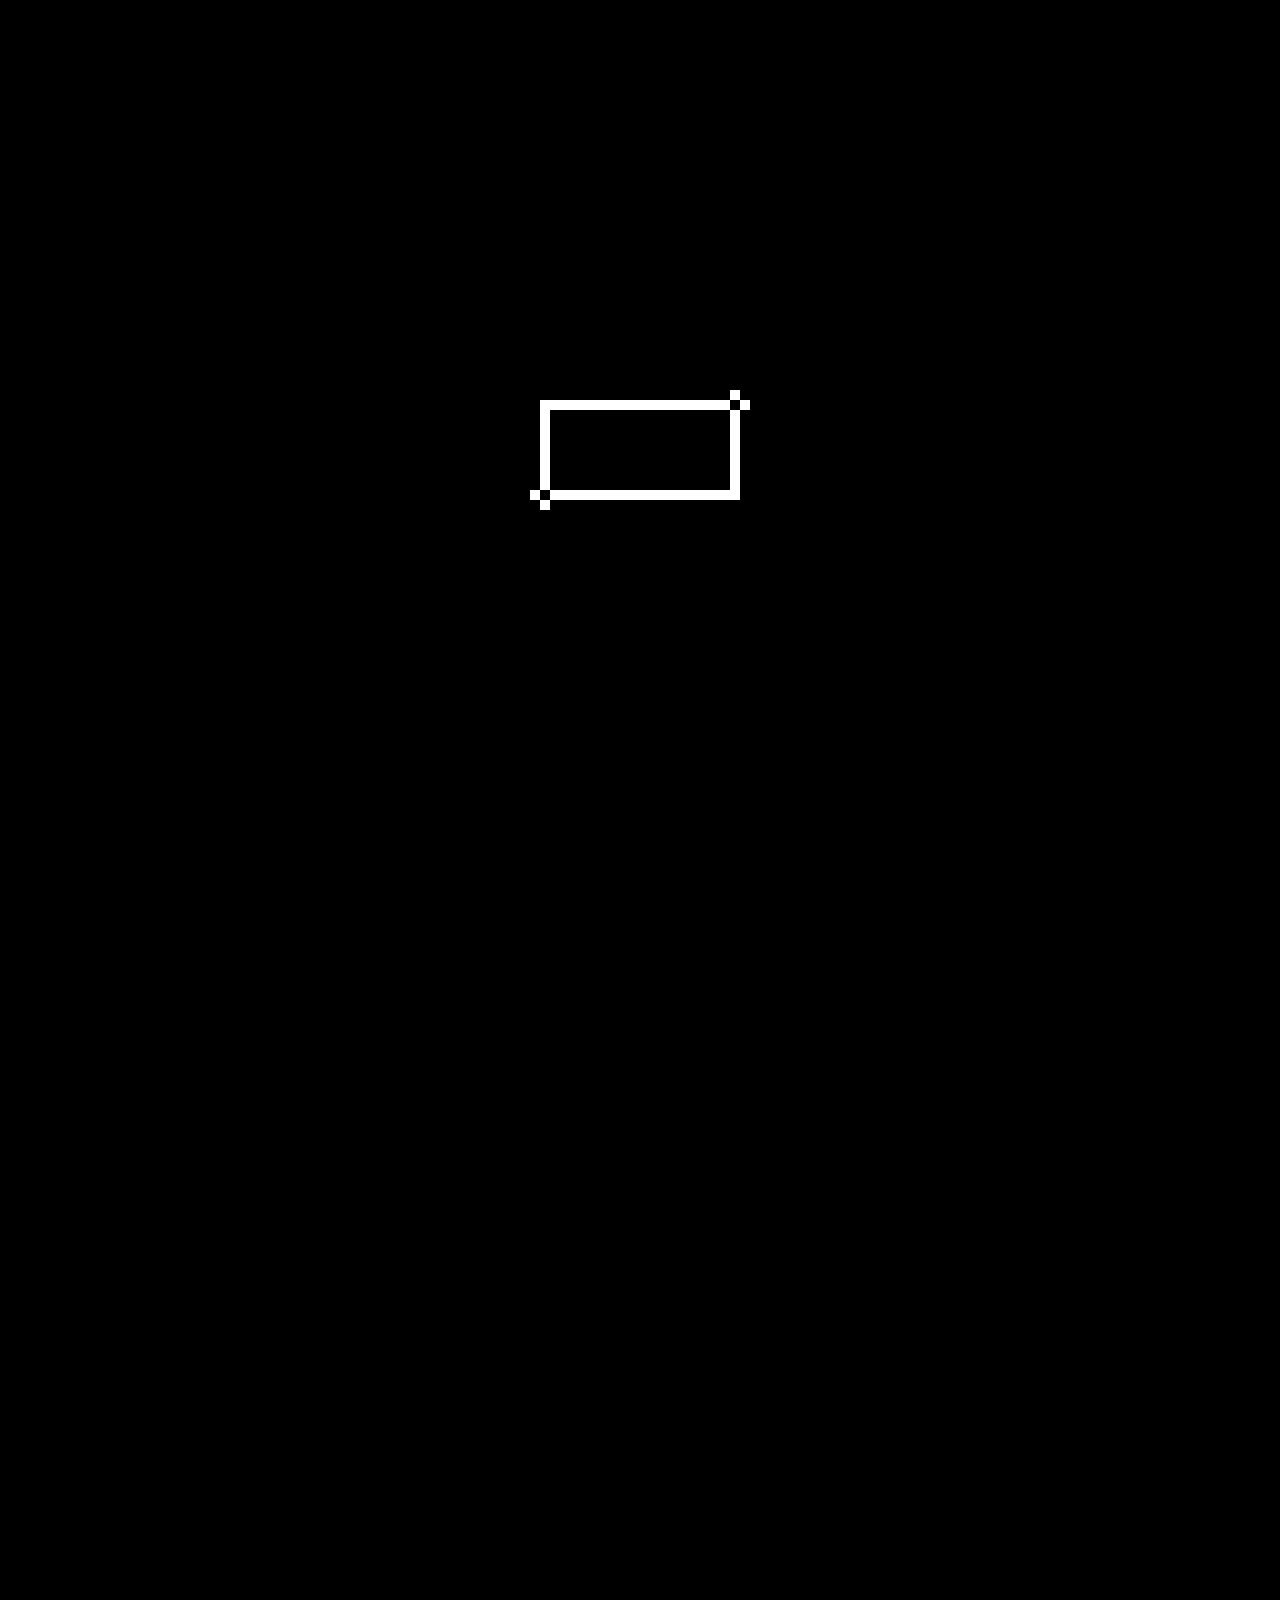
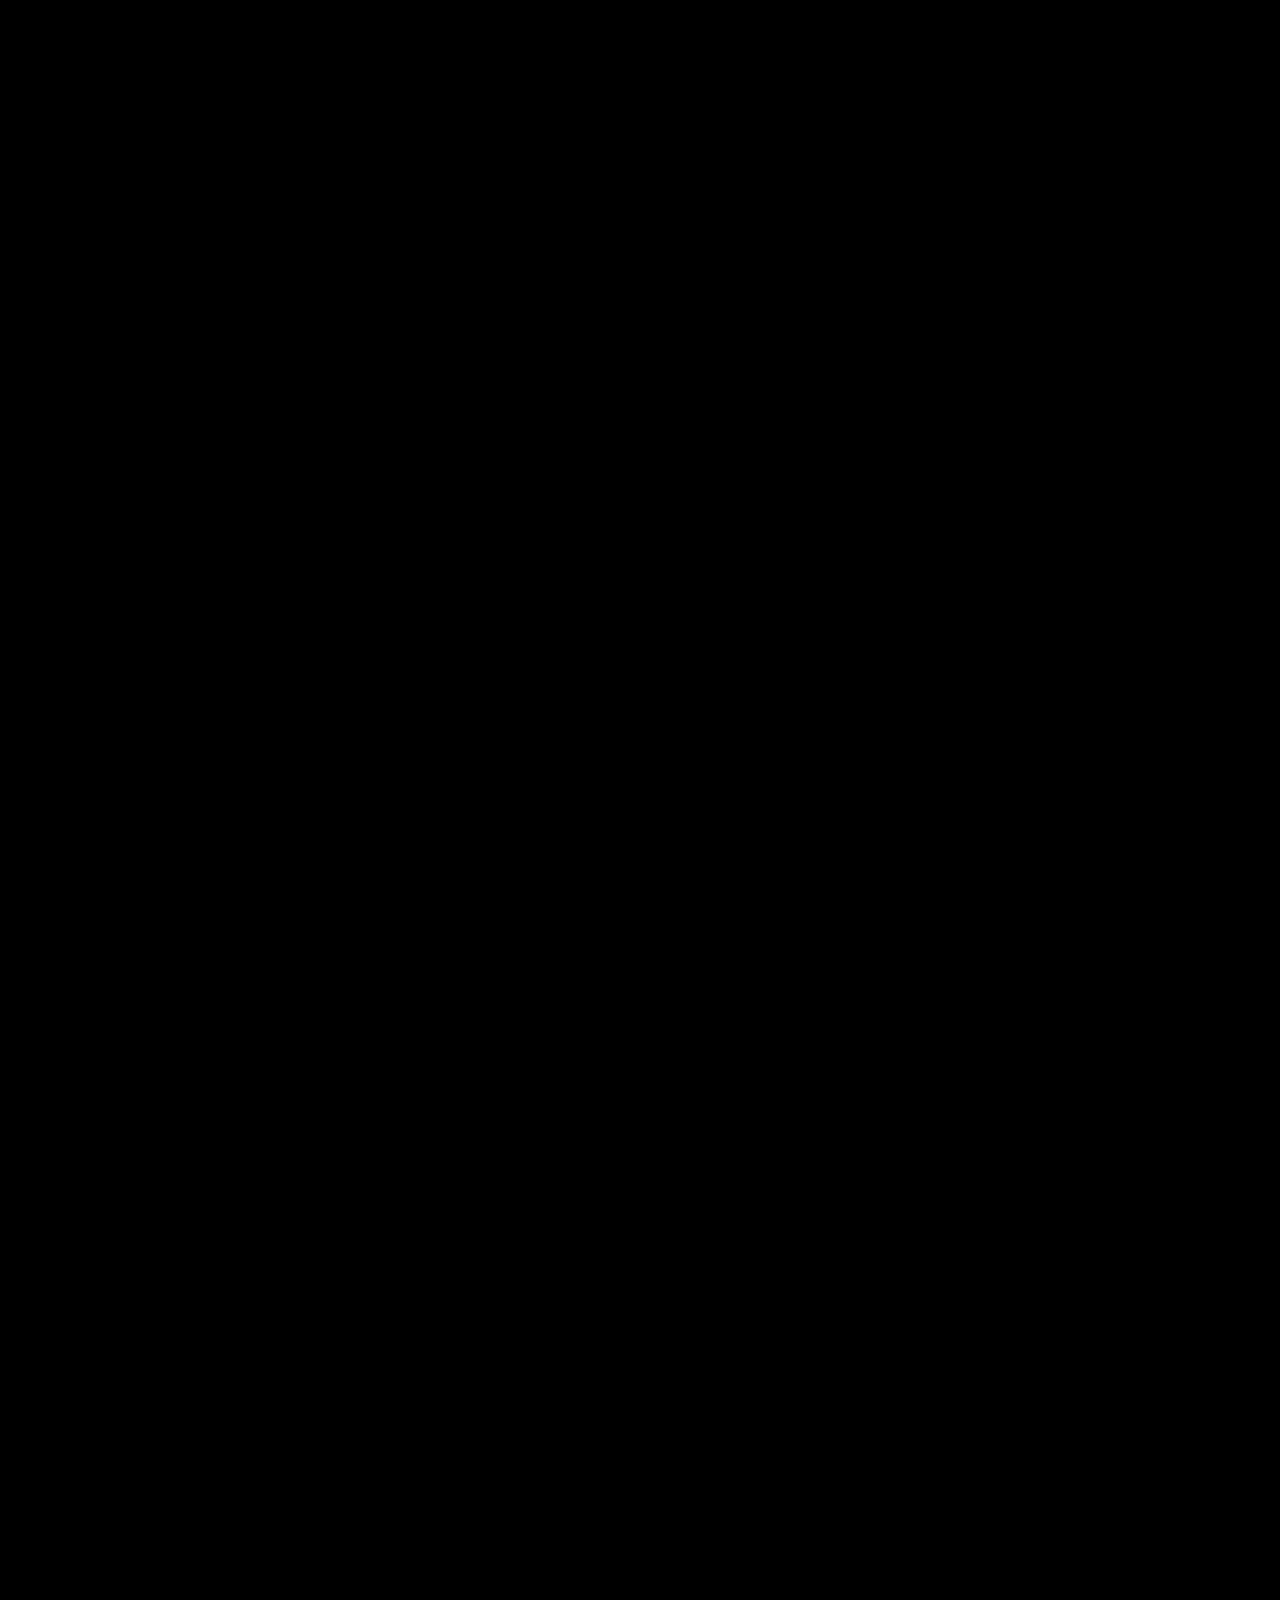
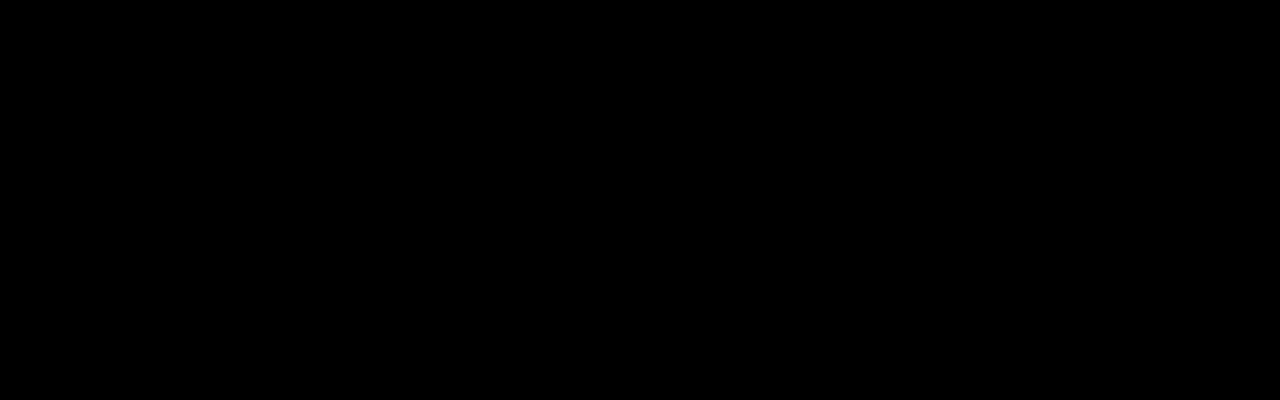
==== index.html @ 3f427a3c "Update index.html" ====
<!DOCTYPE html>
<html lang="en">

<head>
  <meta charset="UTF-8">
  <meta http-equiv="X-UA-Compatible" content="IE=edge">
  <meta name="viewport" content="width=device-width, initial-scale=1.0">
  <title>About Aldy</title>
  <link rel="stylesheet" href="./assets/css/styles.css">
  <link rel="stylesheet" href="./assets/css/responsive.css">
</head>

<body>
  <audio src="./assets/lagu.mp3" loop autoplay></audio>
  <div class="loading-wrapper" id="loading">
    <div class="bg-mobile">
      <div class="big-slash">
        <div class="slash"></div>
        <div class="slash"></div>
        <div class="slash"></div>
        <div class="slash"></div>
        <div class="slash"></div>
        <div class="slash"></div>
      </div>
    </div>
    <div class="loading-text" animasi-tulisan="LOADING"></div>
    <div class="loading-animation">

      <div class="box-left"></div>
      <div class="box-right"></div>
      <div class="morse-left">

        <div class="dot hide-lg hide-xl"></div>
        <div class="dot hide-lg  hide-xl"></div>
        <div class="dash hide-lg  hide-xl"></div>
        <div class="dot hide-lg  hide-xl"></div>
        <div class="dot hide-lg  hide-xl"></div>
        <div class="dash hide-lg  hide-xl"></div>
        <div class="dash hide-lg"></div>
        <div class="dash hide-lg"></div>
        <div class="dot hide-lg"></div>
        <div class="dash hide-lg"></div>
        <div class="dash hide-lg"></div>
        <div class="dot hide-lg"></div>
        <div class="dot hide-lg"></div>
        <div class="dot hide-md"></div>
        <div class="dash hide-md"></div>
        <div class="dot hide-md"></div>
        <div class="dash hide-md"></div>
        <div class="dot hide-md"></div>
        <div class="dot hide-md"></div>

        <div class="slash"></div>
        <div class="slash"></div>
        <div class="slash"></div>
        <div class="slash"></div>
        <div class="slash"></div>
        <div class="slash"></div>
        <div class="slash"></div>
        <div class="slash"></div>


      </div>
      <div class="morse-right">


        <div class="dot hide-lg hide-xl"></div>
        <div class="dot hide-lg  hide-xl"></div>
        <div class="dash hide-lg  hide-xl"></div>
        <div class="dot hide-lg  hide-xl"></div>
        <div class="dot hide-lg  hide-xl"></div>
        <div class="dash hide-lg  hide-xl"></div>
        <div class="dash hide-lg"></div>
        <div class="dash hide-lg"></div>
        <div class="dot hide-lg"></div>
        <div class="dash hide-lg"></div>
        <div class="dash hide-lg"></div>
        <div class="dot hide-lg"></div>
        <div class="dot hide-lg"></div>
        <div class="dot hide-md"></div>
        <div class="dash hide-md"></div>
        <div class="dot hide-md"></div>
        <div class="dash hide-md"></div>
        <div class="dot hide-md"></div>
        <div class="dot hide-md"></div>

        <div class="slash"></div>
        <div class="slash"></div>
        <div class="slash"></div>
        <div class="slash"></div>
        <div class="slash"></div>
        <div class="slash"></div>
        <div class="slash"></div>
        <div class="slash"></div>

      </div>
      <div class="section-rigth">
        <div class="path cancel-path"></div>
        <div class="path triangle-path"></div>
        <div class="bar-small"></div>
        <div class="path triangle-path" style="transform: rotateZ(180deg);"></div>
        <div class="bar-medium"></div>
        <div class="path cancel-path"></div>
        <div class="bar-medium hide-lg"></div>
        <div class="path circle-path hide-lg"></div>
        <div class="path triangle-path hide-lg" style="transform: rotateZ(180deg);"></div>
      </div>
      <div class="section-left">
        <div class="path triangle-path"></div>
        <div class="path circle-path"></div>

        <div class="bar-small"></div>
        <div class="path triangle-path" style="transform: rotateZ(180deg);"></div>
        <div class="bar-medium "></div>
        <div class="path triangle-path hide-lg"></div>
        <div class="path cancel-path hide-lg"></div>
        <div class="bar-medium hide-lg"></div>

        <div class="path cancel-path"></div>

      </div>
    </div>

  </div>
  <div id="mouse-tooltip"></div>
  <ul class="side-nav" id="menu">
    <li data-page="#page1" tooltip="HOME" class="active"><a href="#"><span></span></a></li>
    <li data-page="#page2" tooltip="PROFILE"><a href="#"><span></span></a></li>
    <li data-page="#page3" tooltip="PROJECT"><a href="#"><span></span></a></li>
    <li data-page="#page4" tooltip="SKILL"><a href="#"><span></span></a></li>
    <li data-page="#page5" tooltip="CONTACT"><a href="#"><span></span></a></li>
  </ul>



  <div id="full-page">
    <section class="active" id="page1">
      <div class="bg-animasi">
        <p class="text" style="left: 10%;bottom: 10%;"></p>
        <p class="text" style="right: 10%;top: 10%;"></p>
        <div class="anim-1" style="top: 20%;">
          <div class="cancel-path"></div>
        </div>

        <div class="anim-2" style="bottom: 30%;">
          <div class="triangle-path"></div>
        </div>

        <div class="barcode">
          <div class="big-slash">
            <div class="slash"></div>
            <div class="slash"></div>
            <div class="slash"></div>
            <div class="slash"></div>
            <div class="slash"></div>
            <div class="slash"></div>
          </div>
        </div>

        <div class="jajar-genjang"></div>

        <div class="circle">
          <span></span>
        </div>

        <div class="anim-3">
          <div class="cancel-path"></div>
        </div>
      </div>
      <div class="container">
        <h2 animasi-tulisan="WELCOME TO MY WEBSITE"></h2>
        <div class="mouse">
          <div class="mouse-shape">
            <div class="mouse-animation"></div>
          </div>
          <div class="mouse-msg" animasi-tulisan="KEEP SCROLL"></div>
        </div>
      </div>
    </section>
    <section id="page2">

      <div class="container">
        <h4>PERSONAL INFORMATION</h4>

        <div class="border-shape">
          <div class="content-shape">
            <div class="row biodata">
              <div class="col-4">
                <div class="lds-dual-ring"></div>
                <div class="image-glitch">
                  <div class="image-distortion" id="base" style="background-image: url('./assets/images/image.jpg');">
                  </div>
                  <div class="image-distortion" id="red" style="background-image: url('./assets/images/image.jpg');">
                  </div>
                  <div class="image-distortion" id="cyan" style="background-image: url('./assets/images/image.jpg');">
                  </div>
                  <div class="image-distortion" id="transparent"
                    style="background-image: url('./assets/images/image.jpg');"></div>
                </div>
              </div>
              <div class="col-8">
                <div class="box">
                  <ul>
                    <li><pre></pre>
                      BORN : <span animasi-tulisan="BANTUL, 27 March 2007">.........</span>
                    </li>
                    <li>
                      ADDRESS : <span animasi-tulisan="BANTUL, YOGYAKARTA">.........</span>
                    </li>

                  </ul>
                </div>
                <div class="box">
                  <h4>STATUS</h4>
                  <div class="stripes">
                    <div class="stripes-bg">

                    </div>
                    <span class="status" animasi-tulisan="STUDENT"></span>
                  </div>
                </div>
              </div>
            </div>
          </div>
        </div>

      </div>
    </section>
<!--    <section id="page3">
      <div class="container">
        <h4>PROJECT & WORK</h4>
        <div class="border-shape">
          <div class="content-shape">
            <div class="row project">
              <div class="col-2">
                <ul class="folder-list">
                  <li data-target="#project-web" class="selected">
                    <div class="folder-parent">
                      <div class="folder">
                        <div class="folder__back">
                          <div class="paper"></div>
                          <div class="paper"></div>
                          <div class="paper"></div>
                          <div class="folder__front"></div>
                          <div class="folder__front right"></div>
                        </div>
                      </div>
                      <span>WEB</span>
                    </div>

                  </li>
                  <li data-target="#project-mobile">
                    <div class="folder-parent">
                      <div class="folder">
                        <div class="folder__back">
                          <div class="paper"></div>
                          <div class="paper"></div>
                          <div class="paper"></div>
                          <div class="folder__front"></div>
                          <div class="folder__front right"></div>
                        </div>
                      </div>
                      <span>MOBILE</span>
                    </div>
                  </li>
                  <li data-target="#project-game">
                    <div class="folder-parent">
                      <div class="folder">
                        <div class="folder__back">
                          <div class="paper"></div>
                          <div class="paper"></div>
                          <div class="paper"></div>
                          <div class="folder__front"></div>
                          <div class="folder__front right"></div>
                        </div>
                      </div>
                      <span>GAME</span>
                    </div>
                  </li>
                  <li data-target="#project-library">
                    <div class="folder-parent">
                      <div class="folder">
                        <div class="folder__back">
                          <div class="paper"></div>
                          <div class="paper"></div>
                          <div class="paper"></div>
                          <div class="folder__front"></div>
                          <div class="folder__front right"></div>
                        </div>
                      </div>
                      <span>LIBRARY</span>
                    </div>
                  </li>
                </ul>
              </div>
              <div class="col-10">
                <div class="box">
                  <div class="loading-bar">
                    <div class="loading-bg">
                      <div class="loading-fill"></div>
                    </div>
                  </div>
                </div>
              </div>
            </div>
          </div>
        </div>
      </div>
    </section> -->
    <section id="page4">
      <div class="bg-animasi">
        <p class="text" style="left: 10%;bottom: 1%;"></p>
        <p class="text" style="right: 10%;top: 1%;"></p>




        <div class="circle">
          <span></span>
        </div>

        <div class="anim-3">
          <div class="cancel-path"></div>
        </div>
      </div>
      <div class="container">
        <h4>SKILL</h4>
        <div class="border-shape">
          <div class="content-shape">
            <div class="row skill">
              <div class="col-6">
                <ul>
                  <li animasi-tulisan="C++"></li>
                  <li animasi-tulisan="PHP"></li>
                  <li animasi-tulisan="JS"></li>
                </ul>
              </div>
              <div class="col-6">
                <ul>
                  <li animasi-tulisan="CX-PROGRAMMER"></li>
                  <li animasi-tulisan="GX DEVELOPER"></li>
                </ul>
              </div>
            </div>
          </div>
        </div>
      </div>
    </section>
    <section id="page5">
      <div class="bg-animasi">
        <p class="text" style="left: 10%;bottom: 1%;"></p>
        <p class="text" style="right: 10%;top: 1%;"></p>




        <div class="circle">
          <span></span>
        </div>

        <div class="anim-3">
          <div class="cancel-path"></div>
        </div>
      </div>
      <div class="container">
        <h4>CONTACT</h4>
        <div class="border-shape">
          <div class="content-shape">
            <div class="row contact">
              <div class="col-6">
                <ul>
                  <li animasi-tulisan="WHATSAPP"><a href="https://wa.me/62815738141973"></a></li>
                  <li animasi-tulisan="EMAIL"><a href="saldyy812@gmail.com"></a></li>
                  <li animasi-tulisan="GITHUB"><a href="https://github.com/AldyyRasya"></a></li>
                </ul>
              </div>
              <div class="col-6">
                <ul>
                  <li animasi-tulisan="TIKTOK"><a href="https://www.tiktok.com/@eldieyy?_t=8mAVjrAVDs5&_r=1"></a>
                  </li>
                  <li animasi-tulisan="INSTAGRAM"><a href="https://www.instagram.com/eldieyyy._"></a></li>
                </ul>
              </div>
            </div>
          </div>
        </div>
      </div>
    </section>

  </div>

  <div id="myModal" class="modal">
    <img class="modal-content" id="img01">
    <div id="caption"></div>
  </div>

  <script src="./assets/js/scrollpage.js"></script>
  <script src="./assets/js/scripts.js"></script>
</body>

</html>
---- assets/css/styles.css ----
body {
    background-color: black;
    margin: 0px;
    padding: 0px;
    font-family: verdana, arial, sans-serif, helvetica;
    overflow: hidden;
    color: white;
    letter-spacing: unset;
}

#full-page {
    width: 100%;
}

.loading-wrapper {
    color: white;
    display: block;
    position: fixed;
    width: 100%;
    height: 100vh;
    background-color: black;
    z-index: 9999;

}

.loading-text {
    display: block;
    position: absolute;
    margin: auto;
    left: 0px;
    right: 0px;
    top: 0px;
    bottom: 0px;
    color: white;
    font-size: 18px;
    font-weight: bold;
    text-align: center;
    width: 45%;
    height: 20px;
    letter-spacing: 10px;
    animation: blink 0.5s forwards 1s;
    opacity: 0;
    mix-blend-mode: difference;
}

.box-left,
.box-right {
    display: block;
    width: 200px;
    height: 100px;
    margin: auto;
    /* left: 0px;
          right: 0px; */
    text-align: center;
    position: absolute;
    mix-blend-mode: difference;
    transition: all 1s;


}

.loading-wrapper .loading-animation .box-left {
    border-top: white 10px solid;
    border-left: white 10px solid;
    top: calc(50% - 50px);
    left: calc(50% - 100px);
    animation: diagonalLeft 1s ease-in-out forwards 1.2s;
    background-color: black;
}

.loading-wrapper .loading-animation .box-right {
    border-bottom: white 10px solid;
    border-right: white 10px solid;
    bottom: calc(50% - 50px);
    right: calc(50% - 100px);
    animation: diagonalRight 1s ease-in-out forwards 1.2s;
    background-color: black;
}

.loading-wrapper.close .loading-animation .box-left {
    top: 0%;
    left: 0%;
    animation: diagonalLeftClose 1s ease-in-out forwards 1.2s !important;

}

.loading-wrapper.close .loading-animation .box-right {
    bottom: 0%;
    right: 0%;
    animation: diagonalRightClose 1s ease-in-out forwards 1.2s !important;

}

.loading-animation {
    display: block;
    position: absolute;
    width: 60%;
    height: 70vh;
    margin: auto;
    top: 0px;
    bottom: 0px;
    left: 0px;
    right: 0px;
    overflow: hidden;
    animation: blink 0.5s ease-in 1.5s;
}

@keyframes diagonalLeft {

    0% {
        top: calc(50% - 50px);
        left: calc(50% - 100px);
    }

    100% {
        top: 0%;
        left: 0%;
    }
}

@keyframes diagonalLeftClose {
    0% {
        top: 0%;
        left: 0%;
    }

    100% {
        top: calc(50% - 50px);
        left: calc(50% - 100px);
    }

}

@keyframes diagonalRight {

    0% {
        bottom: calc(50% - 50px);
        right: calc(50% - 100px);
    }

    100% {
        bottom: 0%;
        right: 0%;
    }
}

@keyframes diagonalRightClose {


    0% {
        bottom: 0%;
        right: 0%;
    }

    100% {
        bottom: calc(50% - 50px);
        right: calc(50% - 100px);
    }
}

.loading-wrapper .loading-animation .morse-left {
    top: 0px;
    left: 250px;
    position: absolute;
    width: calc(100% - 250px);
    text-align: left;
    padding-right: 20px;

    transform: translateX(150%);
    animation: leftToRight 1s forwards 2.5s;

}

.loading-wrapper .loading-animation .morse-right {
    bottom: 0px;
    right: 250px;
    position: absolute;
    width: calc(100% - 250px);
    text-align: right;

    transform: translateX(150%);
    animation: rightToLeft 1s forwards 2.5s;


}

.loading-wrapper.close .loading-animation .morse-left {
    animation: leftToRightClose 1s forwards !important;

}

.loading-wrapper.close .loading-animation .morse-right {
    animation: rightToLeftClose 1s forwards !important;

}

.morse-left div {
    float: right;
    margin-left: 7.5px;
    margin-right: 7.5px;
    margin-top: 3.5px;
}

.morse-right div {
    float: left;
    margin-left: 7.5px;
    margin-right: 7.5px;

    margin-top: 3.5px;
}

.morse-right .dash,
.morse-right .dot {
    margin-bottom: 33px !important;
}

.morse-left .dash,
.morse-left .dot,
.morse-left .path3,
.morse-left .path1 {
    margin-top: 33px !important;
}

.dash {
    display: inline-block;
    width: 30px;
    border: white 2px solid;
    margin-left: 7.5px;
    margin-right: 7.5px;
    animation: blink 0.5s forwards 2s;

}

.dot {
    display: inline-block;
    width: 5px;
    border: white 2px solid;
    margin-left: 7.5px;
    margin-right: 7.5px;
    animation: blink 0.5s forwards 2s;

}

@keyframes blink {

    0% {
        opacity: 0;
    }

    30% {
        opacity: 1;
    }

    50% {
        opacity: 0;
    }

    60% {
        opacity: 1;
    }

    80% {
        opacity: 0;
    }

    100% {
        opacity: 1;
    }
}

@keyframes leftToRight {
    0% {
        transform: translateX(-150%);
    }

    100% {
        transform: translateX(0%);
    }
}

@keyframes rightToLeft {
    0% {
        transform: translateX(150%);
    }

    100% {
        transform: translateX(0%);
    }
}

@keyframes leftToRightClose {

    0% {
        transform: translateX(0%);
    }

    100% {
        transform: translateX(-150%);
    }
}

@keyframes rightToLeftClose {

    0% {
        transform: translateX(0%);
    }

    100% {
        transform: translateX(150%);
    }
}

@keyframes bottomToTop {
    0% {
        transform: translateY(-150%);
    }

    100% {
        transform: translateY(0%);
    }
}

@keyframes topToBottom {
    0% {
        transform: translateY(150%);
    }

    100% {
        transform: translateY(0%);
    }
}

@keyframes bottomToTopClose {
    0% {
        transform: translateY(0%);
    }

    100% {
        transform: translateY(-150%);
    }

}

@keyframes topToBottomClose {
    0% {
        transform: translateY(0%);
    }

    100% {
        transform: translateY(150%);
    }

}

.path {
    margin: 5px;
}

.path1 {
    width: 20px;
    height: 10px;
    clip-path: polygon(25% 0%, 100% 0%, 100% 100%, 25% 100%, 0% 50%);
    background-color: white;
}

.path2 {
    width: 20px;
    height: 10px;
    clip-path: polygon(0% 0%, 75% 0%, 100% 50%, 75% 100%, 0% 100%);
    background-color: white;
}

.path3 {
    width: 20px;
    height: 20px;
    clip-path: polygon(0% 0%, 0% 100%, 25% 100%, 25% 25%, 75% 25%, 75% 75%, 25% 75%, 25% 100%, 100% 100%, 100% 0%);
    background-color: white;
    margin: 0px !important;
}

.cancel-path {
    width: 20px;
    height: 20px;
    clip-path: polygon(20% 0%, 0% 20%, 30% 50%, 0% 80%, 20% 100%, 50% 70%, 80% 100%, 100% 80%, 70% 50%, 100% 20%, 80% 0%, 50% 30%);
    background-color: white;
}

.triangle-path {
    width: 20px;
    height: 20px;
    clip-path: polygon(50% 0%, 0% 100%, 100% 100%);
    background-color: white;
}

.circle-path {
    width: 20px;
    height: 20px;
    clip-path: circle(50% at 50% 50%);
    background-color: white;
}

.bar-small {
    width: 0px;
    height: 5vh;
    border: 5px solid white;
    margin: 10px auto 10px auto;
}

.bar-medium {
    width: 0px;
    height: 10vh;
    border: 5px solid white;
    margin: 10px auto 10px auto;
}

.section-rigth {
    text-align: center;
    position: absolute;
    right: 0;
    top: 70px;
    bottom: 150px;
    width: auto;
    height: calc(100% - 250px);
    display: flex;
    flex-direction: column;
    animation: bottomToTop 1s forwards 2.5s;
    transform: translateY(-150%);
}

.section-left {
    text-align: center;
    position: absolute;
    left: 0;
    top: 150px;
    bottom: 50px;
    width: auto;
    height: calc(100% - 250px);
    display: flex;
    flex-direction: column-reverse;
    animation: topToBottom 1s forwards 2.5s;
    transform: translateY(150%);
}

.loading-wrapper.close .loading-animation .section-rigth {
    animation: bottomToTopClose 1s forwards !important;
    transform: translateY(0%);
}

.loading-wrapper.close .loading-animation .section-left {
    animation: topToBottomClose 1s forwards !important;
    transform: translateY(0%);
}



.slash {
    height: 10px;
    width: 10px;
    /* border: white 5px solid; */
    background-color: white;
    transform: rotateZ(45deg);
    margin: 0px 5px 0px 5px;
    animation: animasiSlash 0.5s ease-in-out forwards 3.5s;
    transition: all;
}

@keyframes animasiSlash {
    0% {
        height: 10px;
    }

    100% {
        height: 30px;

    }
}


.bg-mobile {
    position: absolute;
    margin: auto;
    width: 45%;
    height: 10vh;
    top: 0;
    bottom: 0;
    right: 0;
    left: 0;
    display: none;
    overflow: hidden;
    opacity: 0.5;
    z-index: 999;
}

.big-slash {
    position: absolute;
    height: 10vh;
    width: 125%;
    display: flex;
    margin: auto;
    top: 0;
    bottom: 0;
    right: 0;
    left: 0;
    align-items: center;

    transform: rotateZ(35deg);
}

.big-slash .slash {
    align-self: center;
    width: 200px;
    height: 40vh;
    margin: 2.5px;
    animation: unset;
    transform: rotateZ(0deg);
}

.hide-xl {
    display: unset;
}

.hide-lg {
    display: unset;
}

.hide-md {
    display: unset;
}




@keyframes loadingHide {
    0% {
        opacity: 1;
    }

    100% {
        opacity: 0;

    }
}

.loading-wrapper.close {
    animation: loadingHide 1s ease-in-out forwards 2.5s !important;
}


.well {
    position: relative;
    overflow: hidden;
    transition: 1s cubic-bezier(0.5, 0, 0.5, 1);
}

.top {
    font-size: 80%;
    color: hsla(0, 0%, 100%, .25);
    position: relative;
    top: -.2em;
    cursor: pointer;
}

.panel {
    position: relative;
    height: 100vh;
    overflow: hidden;
    font-size: 10vmin;
    padding: 1em;
    box-sizing: border-box;
    color: hsla(0, 0%, 100%, .1);
    cursor: default;
}

.panel:nth-child(1) {
    background: #012345;
}

.panel:nth-child(2) {
    background: #123456;
}

.panel:nth-child(3) {
    background: #234567;
}

.panel:nth-child(4) {
    background: #345678;
}

.panel:nth-child(5) {
    background: #456789;
}

a {
    color: inherit;
    text-decoration: none;
}

h2 {
    position: absolute;
    width: 70%;
    height: 2rem;
    display: block;
    margin: auto;
    font-size: 1.5rem;
    bottom: 0;
    top: 0;
    left: 0;
    right: 0;
}

h4 {
    font-size: .8rem;
    border: 4px solid #FFF;
    padding: 0.5rem;
}

section,
header,
footer {
    width: 100%;
    height: 100vh;
    display: flex;
    flex-direction: column;

    align-items: center;
    text-align: center;
}

section .container,
header .container,
footer .container {
    padding: 5px;
    opacity: 0;
    transition: opacity 0.8s ease;
    width: 75%;
    z-index: 10;

}

section.active .container {
    opacity: 1;
}



.mouse {
    position: absolute;
    bottom: 4%;
    left: 50%;
    cursor: ns-resize;
    transform: translateX(-50%);
}

.mouse-shape {
    position: relative;
    display: block;
    width: 35px;
    height: 65px;
    margin: 0 auto 15px;
    border: 3px solid #FFF;
    border-radius: 22px;
}

.mouse-shape .mouse-animation {
    position: absolute;
    display: block;
    top: 25%;
    left: 50%;
    width: 8px;
    height: 8px;
    background: #FFF;
    border-radius: 50%;
    transform: translate(-50%, -25%);
    -webkit-animation: ball-scroll 2s linear infinite;
    animation: ball-scroll 2s linear infinite;
}

.mouse .mouse-msg {
    font-size: 0.8rem;
}

@-webkit-keyframes ball-scroll {
    0% {
        opacity: 1;
        top: 25%;
    }

    20% {
        opacity: 1;
        top: 50%;
    }

    50% {
        opacity: 0;
        top: 75%;
    }

    100% {
        opacity: 0;
        top: 25%;
    }
}

@keyframes ball-scroll {
    0% {
        opacity: 1;
        top: 25%;
    }

    20% {
        opacity: 1;
        top: 50%;
    }

    50% {
        opacity: 0;
        top: 75%;
    }

    100% {
        opacity: 0;
        top: 25%;
    }
}

ul.side-nav {
    position: fixed;
    right: 20px;
    top: 0;
    bottom: 0;
    height: auto;
    display: flex;
    flex-direction: column;
    height: 100vh;
    align-content: center;
    justify-content: center;
    width: 50px;
    z-index: 999;
    padding: 0px;
    margin: 0px;
}

ul.side-nav li {
    margin: 10px;
    height: 20px;
    width: 20px;

    display: block;
}

ul.side-nav li a {
    margin: auto;
    height: 12px;
    width: 12px;
    border-radius: 50%;
    background-color: white;
    transition: all 0.3s;
    display: flex;
    align-content: center;
    justify-content: center;
    text-align: center;


}

ul.side-nav li a span {
    margin: auto;
    height: 8px;
    width: 8px;
    border-radius: 50%;
    background-color: black;
    opacity: 0;
    transition: all 0.3s;
    display: block;

}

ul.side-nav li a:hover {
    transform: scale(2);

}

/* ul.side-nav li a:hover span {
    opacity: 1;
  } */

ul.side-nav li.active a {
    transform: scale(2);

}

ul.side-nav li.active a span {

    opacity: 1;
}

#mouse-tooltip {
    position: absolute;
    color: #fff;
    font-size: 12px;
    width: 75px;
    opacity: 0;
    display: block;
    transition: all 0.3s;
    z-index: 9999;
    text-shadow: -1px 1px 0 #000,
        1px 1px 0 #000,
        1px -1px 0 #000,
        -1px -1px 0 #000;
    text-align: right;
    z-index: 999;
    pointer-events: none;
}




.container ul li {
    list-style: none;
    text-align: left;
    margin: 10px;
}




.image-glitch {
    margin: auto;
    position: relative;
    width: 92.5%;
    height: 55vh;
    overflow: hidden;
    filter: grayscale(100%) blur(1px);

}

.image-distortion {
    position: absolute;
    top: 0;
    left: 0;
    z-index: 1;
    width: 100%;
    height: 100%;

    background-size: cover;
    background-position: center;
    background-repeat: no-repeat;
    overflow: hidden;
}

#base {
    z-index: 0;
}

#red {
    background-color: rgba(0, 128, 0, 0.16);
    background-blend-mode: hue;
}

#cyan {
    background-color: rgba(0, 255, 158, 0.25);
    background-blend-mode: darken;
}

#transparent {
    background-color: transparent;
    background-blend-mode: unset;
}

.image-glitch #red {
    animation: img-glitch-red 4s infinite linear alternate-reverse both;
}

.image-glitch #cyan {
    -webkit-animation: img-glitch-cyan 5s infinite linear alternate both;
    animation: img-glitch-cyan 5s infinite linear alternate both;
}

.image-glitch #transparent {
    animation: img-glitch-transparent 4s infinite linear alternate-reverse both;
}

@-webkit-keyframes img-glitch-red {
    10% {
        -webkit-clip-path: polygon(0% 0%, 0% 0%, 0% 0%, 0% 0%);
        clip-path: polygon(0% 0%, 0% 0%, 0% 0%, 0% 0%);
    }

    20% {
        -webkit-clip-path: polygon(0% 0%, 0% 0%, 0% 0%, 0% 0%);
        clip-path: polygon(0% 0%, 0% 0%, 0% 0%, 0% 0%);
    }

    30% {
        -webkit-clip-path: polygon(0% 0%, 0% 0%, 0% 0%, 0% 0%);
        clip-path: polygon(0% 0%, 0% 0%, 0% 0%, 0% 0%);
    }

    40% {
        -webkit-clip-path: polygon(0% 88%, 100% 88%, 100% 86%, 0% 86%);
        clip-path: polygon(0% 88%, 100% 88%, 100% 86%, 0% 86%);
        transform: scaleX(1.67);
    }

    50% {
        -webkit-clip-path: polygon(0% 0%, 0% 0%, 0% 0%, 0% 0%);
        clip-path: polygon(0% 0%, 0% 0%, 0% 0%, 0% 0%);
    }

    60% {
        -webkit-clip-path: polygon(0% 0%, 0% 0%, 0% 0%, 0% 0%);
        clip-path: polygon(0% 0%, 0% 0%, 0% 0%, 0% 0%);
    }

    70% {
        -webkit-clip-path: polygon(0% 0%, 0% 0%, 0% 0%, 0% 0%);
        clip-path: polygon(0% 0%, 0% 0%, 0% 0%, 0% 0%);
    }

    80% {
        -webkit-clip-path: polygon(0% 0%, 0% 0%, 0% 0%, 0% 0%);
        clip-path: polygon(0% 0%, 0% 0%, 0% 0%, 0% 0%);
    }

    90% {
        -webkit-clip-path: polygon(0% 0%, 0% 0%, 0% 0%, 0% 0%);
        clip-path: polygon(0% 0%, 0% 0%, 0% 0%, 0% 0%);
    }

    100% {
        -webkit-clip-path: polygon(0% 0%, 0% 0%, 0% 0%, 0% 0%);
        clip-path: polygon(0% 0%, 0% 0%, 0% 0%, 0% 0%);
    }
}

@keyframes img-glitch-red {
    10% {
        -webkit-clip-path: polygon(0% 0%, 0% 0%, 0% 0%, 0% 0%);
        clip-path: polygon(0% 0%, 0% 0%, 0% 0%, 0% 0%);
    }

    20% {
        -webkit-clip-path: polygon(0% 0%, 0% 0%, 0% 0%, 0% 0%);
        clip-path: polygon(0% 0%, 0% 0%, 0% 0%, 0% 0%);
    }

    30% {
        -webkit-clip-path: polygon(0% 0%, 0% 0%, 0% 0%, 0% 0%);
        clip-path: polygon(0% 0%, 0% 0%, 0% 0%, 0% 0%);
    }

    40% {
        -webkit-clip-path: polygon(0% 88%, 100% 88%, 100% 86%, 0% 86%);
        clip-path: polygon(0% 88%, 100% 88%, 100% 86%, 0% 86%);
        transform: scaleX(1.67);
    }

    50% {
        -webkit-clip-path: polygon(0% 0%, 0% 0%, 0% 0%, 0% 0%);
        clip-path: polygon(0% 0%, 0% 0%, 0% 0%, 0% 0%);
    }

    60% {
        -webkit-clip-path: polygon(0% 0%, 0% 0%, 0% 0%, 0% 0%);
        clip-path: polygon(0% 0%, 0% 0%, 0% 0%, 0% 0%);
    }

    70% {
        -webkit-clip-path: polygon(0% 0%, 0% 0%, 0% 0%, 0% 0%);
        clip-path: polygon(0% 0%, 0% 0%, 0% 0%, 0% 0%);
    }

    80% {
        -webkit-clip-path: polygon(0% 0%, 0% 0%, 0% 0%, 0% 0%);
        clip-path: polygon(0% 0%, 0% 0%, 0% 0%, 0% 0%);
    }

    90% {
        -webkit-clip-path: polygon(0% 0%, 0% 0%, 0% 0%, 0% 0%);
        clip-path: polygon(0% 0%, 0% 0%, 0% 0%, 0% 0%);
    }

    100% {
        -webkit-clip-path: polygon(0% 0%, 0% 0%, 0% 0%, 0% 0%);
        clip-path: polygon(0% 0%, 0% 0%, 0% 0%, 0% 0%);
    }
}

@-webkit-keyframes img-glitch-cyan {
    3.3333333333% {
        -webkit-clip-path: polygon(0% 73%, 100% 73%, 100% 72%, 0% 72%);
        clip-path: polygon(0% 73%, 100% 73%, 100% 72%, 0% 72%);
    }

    6.6666666667% {
        -webkit-clip-path: polygon(0% 51%, 100% 51%, 100% 50%, 0% 50%);
        clip-path: polygon(0% 51%, 100% 51%, 100% 50%, 0% 50%);
    }

    10% {
        -webkit-clip-path: polygon(0% 0%, 0% 0%, 0% 0%, 0% 0%);
        clip-path: polygon(0% 0%, 0% 0%, 0% 0%, 0% 0%);
    }

    13.3333333333% {
        -webkit-clip-path: polygon(0% 0%, 0% 0%, 0% 0%, 0% 0%);
        clip-path: polygon(0% 0%, 0% 0%, 0% 0%, 0% 0%);
    }

    16.6666666667% {
        -webkit-clip-path: polygon(0% 0%, 0% 0%, 0% 0%, 0% 0%);
        clip-path: polygon(0% 0%, 0% 0%, 0% 0%, 0% 0%);
    }

    20% {
        -webkit-clip-path: polygon(0% 0%, 0% 0%, 0% 0%, 0% 0%);
        clip-path: polygon(0% 0%, 0% 0%, 0% 0%, 0% 0%);
    }

    23.3333333333% {
        -webkit-clip-path: polygon(0% 0%, 0% 0%, 0% 0%, 0% 0%);
        clip-path: polygon(0% 0%, 0% 0%, 0% 0%, 0% 0%);
    }

    26.6666666667% {
        -webkit-clip-path: polygon(0% 0%, 0% 0%, 0% 0%, 0% 0%);
        clip-path: polygon(0% 0%, 0% 0%, 0% 0%, 0% 0%);
    }

    30% {
        -webkit-clip-path: polygon(0% 0%, 0% 0%, 0% 0%, 0% 0%);
        clip-path: polygon(0% 0%, 0% 0%, 0% 0%, 0% 0%);
    }

    33.3333333333% {
        -webkit-clip-path: polygon(0% 0%, 0% 0%, 0% 0%, 0% 0%);
        clip-path: polygon(0% 0%, 0% 0%, 0% 0%, 0% 0%);
    }

    36.6666666667% {
        -webkit-clip-path: polygon(0% 0%, 0% 0%, 0% 0%, 0% 0%);
        clip-path: polygon(0% 0%, 0% 0%, 0% 0%, 0% 0%);
    }

    40% {
        -webkit-clip-path: polygon(0% 0%, 0% 0%, 0% 0%, 0% 0%);
        clip-path: polygon(0% 0%, 0% 0%, 0% 0%, 0% 0%);
    }

    43.3333333333% {
        -webkit-clip-path: polygon(0% 99%, 100% 99%, 100% 98%, 0% 98%);
        clip-path: polygon(0% 99%, 100% 99%, 100% 98%, 0% 98%);
    }

    46.6666666667% {
        -webkit-clip-path: polygon(0% 0%, 100% 0%, 100% -3%, 0% -3%);
        clip-path: polygon(0% 0%, 100% 0%, 100% -3%, 0% -3%);
    }

    50% {
        -webkit-clip-path: polygon(0% 80%, 100% 80%, 100% 78%, 0% 78%);
        clip-path: polygon(0% 80%, 100% 80%, 100% 78%, 0% 78%);
    }

    53.3333333333% {
        -webkit-clip-path: polygon(0% 88%, 100% 88%, 100% 86%, 0% 86%);
        clip-path: polygon(0% 88%, 100% 88%, 100% 86%, 0% 86%);
    }

    56.6666666667% {
        -webkit-clip-path: polygon(0% 93%, 100% 93%, 100% 90%, 0% 90%);
        clip-path: polygon(0% 93%, 100% 93%, 100% 90%, 0% 90%);
    }

    60% {
        -webkit-clip-path: polygon(0% 97%, 100% 97%, 100% 97%, 0% 97%);
        clip-path: polygon(0% 97%, 100% 97%, 100% 97%, 0% 97%);
    }

    63.3333333333% {
        -webkit-clip-path: polygon(0% 95%, 100% 95%, 100% 92%, 0% 92%);
        clip-path: polygon(0% 95%, 100% 95%, 100% 92%, 0% 92%);
    }

    66.6666666667% {
        -webkit-clip-path: polygon(0% 77%, 100% 77%, 100% 76%, 0% 76%);
        clip-path: polygon(0% 77%, 100% 77%, 100% 76%, 0% 76%);
    }

    70% {
        -webkit-clip-path: polygon(0% 0%, 0% 0%, 0% 0%, 0% 0%);
        clip-path: polygon(0% 0%, 0% 0%, 0% 0%, 0% 0%);
    }

    73.3333333333% {
        -webkit-clip-path: polygon(0% 0%, 0% 0%, 0% 0%, 0% 0%);
        clip-path: polygon(0% 0%, 0% 0%, 0% 0%, 0% 0%);
    }

    76.6666666667% {
        -webkit-clip-path: polygon(0% 0%, 0% 0%, 0% 0%, 0% 0%);
        clip-path: polygon(0% 0%, 0% 0%, 0% 0%, 0% 0%);
    }

    80% {
        -webkit-clip-path: polygon(0% 0%, 0% 0%, 0% 0%, 0% 0%);
        clip-path: polygon(0% 0%, 0% 0%, 0% 0%, 0% 0%);
    }

    83.3333333333% {
        -webkit-clip-path: polygon(0% 0%, 0% 0%, 0% 0%, 0% 0%);
        clip-path: polygon(0% 0%, 0% 0%, 0% 0%, 0% 0%);
    }

    86.6666666667% {
        -webkit-clip-path: polygon(0% 0%, 0% 0%, 0% 0%, 0% 0%);
        clip-path: polygon(0% 0%, 0% 0%, 0% 0%, 0% 0%);
    }

    90% {
        -webkit-clip-path: polygon(0% 0%, 0% 0%, 0% 0%, 0% 0%);
        clip-path: polygon(0% 0%, 0% 0%, 0% 0%, 0% 0%);
    }

    93.3333333333% {
        -webkit-clip-path: polygon(0% 0%, 0% 0%, 0% 0%, 0% 0%);
        clip-path: polygon(0% 0%, 0% 0%, 0% 0%, 0% 0%);
    }

    96.6666666667% {
        -webkit-clip-path: polygon(0% 0%, 0% 0%, 0% 0%, 0% 0%);
        clip-path: polygon(0% 0%, 0% 0%, 0% 0%, 0% 0%);
    }

    100% {
        -webkit-clip-path: polygon(0% 0%, 0% 0%, 0% 0%, 0% 0%);
        clip-path: polygon(0% 0%, 0% 0%, 0% 0%, 0% 0%);
    }
}

@keyframes img-glitch-cyan {
    3.3333333333% {
        -webkit-clip-path: polygon(0% 73%, 100% 73%, 100% 72%, 0% 72%);
        clip-path: polygon(0% 73%, 100% 73%, 100% 72%, 0% 72%);
    }

    6.6666666667% {
        -webkit-clip-path: polygon(0% 51%, 100% 51%, 100% 50%, 0% 50%);
        clip-path: polygon(0% 51%, 100% 51%, 100% 50%, 0% 50%);
    }

    10% {
        -webkit-clip-path: polygon(0% 0%, 0% 0%, 0% 0%, 0% 0%);
        clip-path: polygon(0% 0%, 0% 0%, 0% 0%, 0% 0%);
    }

    13.3333333333% {
        -webkit-clip-path: polygon(0% 0%, 0% 0%, 0% 0%, 0% 0%);
        clip-path: polygon(0% 0%, 0% 0%, 0% 0%, 0% 0%);
    }

    16.6666666667% {
        -webkit-clip-path: polygon(0% 0%, 0% 0%, 0% 0%, 0% 0%);
        clip-path: polygon(0% 0%, 0% 0%, 0% 0%, 0% 0%);
    }

    20% {
        -webkit-clip-path: polygon(0% 0%, 0% 0%, 0% 0%, 0% 0%);
        clip-path: polygon(0% 0%, 0% 0%, 0% 0%, 0% 0%);
    }

    23.3333333333% {
        -webkit-clip-path: polygon(0% 0%, 0% 0%, 0% 0%, 0% 0%);
        clip-path: polygon(0% 0%, 0% 0%, 0% 0%, 0% 0%);
    }

    26.6666666667% {
        -webkit-clip-path: polygon(0% 0%, 0% 0%, 0% 0%, 0% 0%);
        clip-path: polygon(0% 0%, 0% 0%, 0% 0%, 0% 0%);
    }

    30% {
        -webkit-clip-path: polygon(0% 0%, 0% 0%, 0% 0%, 0% 0%);
        clip-path: polygon(0% 0%, 0% 0%, 0% 0%, 0% 0%);
    }

    33.3333333333% {
        -webkit-clip-path: polygon(0% 0%, 0% 0%, 0% 0%, 0% 0%);
        clip-path: polygon(0% 0%, 0% 0%, 0% 0%, 0% 0%);
    }

    36.6666666667% {
        -webkit-clip-path: polygon(0% 0%, 0% 0%, 0% 0%, 0% 0%);
        clip-path: polygon(0% 0%, 0% 0%, 0% 0%, 0% 0%);
    }

    40% {
        -webkit-clip-path: polygon(0% 0%, 0% 0%, 0% 0%, 0% 0%);
        clip-path: polygon(0% 0%, 0% 0%, 0% 0%, 0% 0%);
    }

    43.3333333333% {
        -webkit-clip-path: polygon(0% 99%, 100% 99%, 100% 98%, 0% 98%);
        clip-path: polygon(0% 99%, 100% 99%, 100% 98%, 0% 98%);
    }

    46.6666666667% {
        -webkit-clip-path: polygon(0% 0%, 100% 0%, 100% -3%, 0% -3%);
        clip-path: polygon(0% 0%, 100% 0%, 100% -3%, 0% -3%);
    }

    50% {
        -webkit-clip-path: polygon(0% 80%, 100% 80%, 100% 78%, 0% 78%);
        clip-path: polygon(0% 80%, 100% 80%, 100% 78%, 0% 78%);
    }

    53.3333333333% {
        -webkit-clip-path: polygon(0% 88%, 100% 88%, 100% 86%, 0% 86%);
        clip-path: polygon(0% 88%, 100% 88%, 100% 86%, 0% 86%);
    }

    56.6666666667% {
        -webkit-clip-path: polygon(0% 93%, 100% 93%, 100% 90%, 0% 90%);
        clip-path: polygon(0% 93%, 100% 93%, 100% 90%, 0% 90%);
    }

    60% {
        -webkit-clip-path: polygon(0% 97%, 100% 97%, 100% 97%, 0% 97%);
        clip-path: polygon(0% 97%, 100% 97%, 100% 97%, 0% 97%);
    }

    63.3333333333% {
        -webkit-clip-path: polygon(0% 95%, 100% 95%, 100% 92%, 0% 92%);
        clip-path: polygon(0% 95%, 100% 95%, 100% 92%, 0% 92%);
    }

    66.6666666667% {
        -webkit-clip-path: polygon(0% 77%, 100% 77%, 100% 76%, 0% 76%);
        clip-path: polygon(0% 77%, 100% 77%, 100% 76%, 0% 76%);
    }

    70% {
        -webkit-clip-path: polygon(0% 0%, 0% 0%, 0% 0%, 0% 0%);
        clip-path: polygon(0% 0%, 0% 0%, 0% 0%, 0% 0%);
    }

    73.3333333333% {
        -webkit-clip-path: polygon(0% 0%, 0% 0%, 0% 0%, 0% 0%);
        clip-path: polygon(0% 0%, 0% 0%, 0% 0%, 0% 0%);
    }

    76.6666666667% {
        -webkit-clip-path: polygon(0% 0%, 0% 0%, 0% 0%, 0% 0%);
        clip-path: polygon(0% 0%, 0% 0%, 0% 0%, 0% 0%);
    }

    80% {
        -webkit-clip-path: polygon(0% 0%, 0% 0%, 0% 0%, 0% 0%);
        clip-path: polygon(0% 0%, 0% 0%, 0% 0%, 0% 0%);
    }

    83.3333333333% {
        -webkit-clip-path: polygon(0% 0%, 0% 0%, 0% 0%, 0% 0%);
        clip-path: polygon(0% 0%, 0% 0%, 0% 0%, 0% 0%);
    }

    86.6666666667% {
        -webkit-clip-path: polygon(0% 0%, 0% 0%, 0% 0%, 0% 0%);
        clip-path: polygon(0% 0%, 0% 0%, 0% 0%, 0% 0%);
    }

    90% {
        -webkit-clip-path: polygon(0% 0%, 0% 0%, 0% 0%, 0% 0%);
        clip-path: polygon(0% 0%, 0% 0%, 0% 0%, 0% 0%);
    }

    93.3333333333% {
        -webkit-clip-path: polygon(0% 0%, 0% 0%, 0% 0%, 0% 0%);
        clip-path: polygon(0% 0%, 0% 0%, 0% 0%, 0% 0%);
    }

    96.6666666667% {
        -webkit-clip-path: polygon(0% 0%, 0% 0%, 0% 0%, 0% 0%);
        clip-path: polygon(0% 0%, 0% 0%, 0% 0%, 0% 0%);
    }

    100% {
        -webkit-clip-path: polygon(0% 0%, 0% 0%, 0% 0%, 0% 0%);
        clip-path: polygon(0% 0%, 0% 0%, 0% 0%, 0% 0%);
    }
}

@-webkit-keyframes img-glitch-transparent {
    4% {
        -webkit-clip-path: polygon(0% 47%, 100% 47%, 100% 28%, 0% 28%);
        clip-path: polygon(0% 47%, 100% 47%, 100% 28%, 0% 28%);
        transform: translate(1px, 0);
    }

    8% {
        -webkit-clip-path: polygon(0% 16%, 100% 16%, 100% 38%, 0% 38%);
        clip-path: polygon(0% 16%, 100% 16%, 100% 38%, 0% 38%);
        transform: translate(4px, 0);
    }

    12% {
        -webkit-clip-path: polygon(0% 0%, 100% 0%, 100% 42%, 0% 42%);
        clip-path: polygon(0% 0%, 100% 0%, 100% 42%, 0% 42%);
        transform: translate(1px, 0);
    }

    16% {
        -webkit-clip-path: polygon(0% 38%, 100% 38%, 100% 48%, 0% 48%);
        clip-path: polygon(0% 38%, 100% 38%, 100% 48%, 0% 48%);
        transform: translate(9px, 0);
    }

    20% {
        -webkit-clip-path: polygon(0% 42%, 100% 42%, 100% 35%, 0% 35%);
        clip-path: polygon(0% 42%, 100% 42%, 100% 35%, 0% 35%);
        transform: translate(9px, 0);
    }

    24% {
        -webkit-clip-path: polygon(0% 2%, 100% 2%, 100% 69%, 0% 69%);
        clip-path: polygon(0% 2%, 100% 2%, 100% 69%, 0% 69%);
        transform: translate(3px, 0);
    }

    28% {
        -webkit-clip-path: polygon(0% 44%, 100% 44%, 100% 43%, 0% 43%);
        clip-path: polygon(0% 44%, 100% 44%, 100% 43%, 0% 43%);
        transform: translate(7px, 0);
    }

    32% {
        -webkit-clip-path: polygon(0% 25%, 100% 25%, 100% 40%, 0% 40%);
        clip-path: polygon(0% 25%, 100% 25%, 100% 40%, 0% 40%);
        transform: translate(5px, 0);
    }

    36% {
        -webkit-clip-path: polygon(0% 33%, 100% 33%, 100% 31%, 0% 31%);
        clip-path: polygon(0% 33%, 100% 33%, 100% 31%, 0% 31%);
        transform: translate(10px, 0);
    }

    40% {
        -webkit-clip-path: polygon(0% 21%, 100% 21%, 100% 58%, 0% 58%);
        clip-path: polygon(0% 21%, 100% 21%, 100% 58%, 0% 58%);
        transform: translate(9px, 0);
    }

    44% {
        -webkit-clip-path: polygon(0% 2%, 100% 2%, 100% 56%, 0% 56%);
        clip-path: polygon(0% 2%, 100% 2%, 100% 56%, 0% 56%);
        transform: translate(5px, 0);
    }

    48% {
        -webkit-clip-path: polygon(0% 26%, 100% 26%, 100% 43%, 0% 43%);
        clip-path: polygon(0% 26%, 100% 26%, 100% 43%, 0% 43%);
        transform: translate(6px, 0);
    }

    52% {
        -webkit-clip-path: polygon(0% 5%, 100% 5%, 100% 66%, 0% 66%);
        clip-path: polygon(0% 5%, 100% 5%, 100% 66%, 0% 66%);
        transform: translate(4px, 0);
    }

    56% {
        -webkit-clip-path: polygon(0% 15%, 100% 15%, 100% 27%, 0% 27%);
        clip-path: polygon(0% 15%, 100% 15%, 100% 27%, 0% 27%);
        transform: translate(2px, 0);
    }

    60% {
        -webkit-clip-path: polygon(0% 8%, 100% 8%, 100% 57%, 0% 57%);
        clip-path: polygon(0% 8%, 100% 8%, 100% 57%, 0% 57%);
        transform: translate(3px, 0);
    }

    64% {
        -webkit-clip-path: polygon(0% 24%, 100% 24%, 100% 44%, 0% 44%);
        clip-path: polygon(0% 24%, 100% 24%, 100% 44%, 0% 44%);
        transform: translate(5px, 0);
    }

    68% {
        -webkit-clip-path: polygon(0% 0%, 100% 0%, 100% 52%, 0% 52%);
        clip-path: polygon(0% 0%, 100% 0%, 100% 52%, 0% 52%);
        transform: translate(2px, 0);
    }

    72% {
        -webkit-clip-path: polygon(0% 7%, 100% 7%, 100% 50%, 0% 50%);
        clip-path: polygon(0% 7%, 100% 7%, 100% 50%, 0% 50%);
        transform: translate(1px, 0);
    }

    76% {
        -webkit-clip-path: polygon(0% 23%, 100% 23%, 100% 59%, 0% 59%);
        clip-path: polygon(0% 23%, 100% 23%, 100% 59%, 0% 59%);
        transform: translate(6px, 0);
    }

    80% {
        -webkit-clip-path: polygon(0% 36%, 100% 36%, 100% 25%, 0% 25%);
        clip-path: polygon(0% 36%, 100% 36%, 100% 25%, 0% 25%);
        transform: translate(3px, 0);
    }

    84% {
        -webkit-clip-path: polygon(0% 41%, 100% 41%, 100% 59%, 0% 59%);
        clip-path: polygon(0% 41%, 100% 41%, 100% 59%, 0% 59%);
        transform: translate(1px, 0);
    }

    88% {
        -webkit-clip-path: polygon(0% 14%, 100% 14%, 100% 70%, 0% 70%);
        clip-path: polygon(0% 14%, 100% 14%, 100% 70%, 0% 70%);
        transform: translate(10px, 0);
    }

    92% {
        -webkit-clip-path: polygon(0% 49%, 100% 49%, 100% 48%, 0% 48%);
        clip-path: polygon(0% 49%, 100% 49%, 100% 48%, 0% 48%);
        transform: translate(9px, 0);
    }

    96% {
        -webkit-clip-path: polygon(0% 50%, 100% 50%, 100% 43%, 0% 43%);
        clip-path: polygon(0% 50%, 100% 50%, 100% 43%, 0% 43%);
        transform: translate(10px, 0);
    }

    100% {
        -webkit-clip-path: polygon(0% 12%, 100% 12%, 100% 34%, 0% 34%);
        clip-path: polygon(0% 12%, 100% 12%, 100% 34%, 0% 34%);
        transform: translate(9px, 0);
    }
}

@keyframes img-glitch-transparent {
    4% {
        -webkit-clip-path: polygon(0% 47%, 100% 47%, 100% 28%, 0% 28%);
        clip-path: polygon(0% 47%, 100% 47%, 100% 28%, 0% 28%);
        transform: translate(1px, 0);
    }

    8% {
        -webkit-clip-path: polygon(0% 16%, 100% 16%, 100% 38%, 0% 38%);
        clip-path: polygon(0% 16%, 100% 16%, 100% 38%, 0% 38%);
        transform: translate(4px, 0);
    }

    12% {
        -webkit-clip-path: polygon(0% 0%, 100% 0%, 100% 42%, 0% 42%);
        clip-path: polygon(0% 0%, 100% 0%, 100% 42%, 0% 42%);
        transform: translate(1px, 0);
    }

    16% {
        -webkit-clip-path: polygon(0% 38%, 100% 38%, 100% 48%, 0% 48%);
        clip-path: polygon(0% 38%, 100% 38%, 100% 48%, 0% 48%);
        transform: translate(9px, 0);
    }

    20% {
        -webkit-clip-path: polygon(0% 42%, 100% 42%, 100% 35%, 0% 35%);
        clip-path: polygon(0% 42%, 100% 42%, 100% 35%, 0% 35%);
        transform: translate(9px, 0);
    }

    24% {
        -webkit-clip-path: polygon(0% 2%, 100% 2%, 100% 69%, 0% 69%);
        clip-path: polygon(0% 2%, 100% 2%, 100% 69%, 0% 69%);
        transform: translate(3px, 0);
    }

    28% {
        -webkit-clip-path: polygon(0% 44%, 100% 44%, 100% 43%, 0% 43%);
        clip-path: polygon(0% 44%, 100% 44%, 100% 43%, 0% 43%);
        transform: translate(7px, 0);
    }

    32% {
        -webkit-clip-path: polygon(0% 25%, 100% 25%, 100% 40%, 0% 40%);
        clip-path: polygon(0% 25%, 100% 25%, 100% 40%, 0% 40%);
        transform: translate(5px, 0);
    }

    36% {
        -webkit-clip-path: polygon(0% 33%, 100% 33%, 100% 31%, 0% 31%);
        clip-path: polygon(0% 33%, 100% 33%, 100% 31%, 0% 31%);
        transform: translate(10px, 0);
    }

    40% {
        -webkit-clip-path: polygon(0% 21%, 100% 21%, 100% 58%, 0% 58%);
        clip-path: polygon(0% 21%, 100% 21%, 100% 58%, 0% 58%);
        transform: translate(9px, 0);
    }

    44% {
        -webkit-clip-path: polygon(0% 2%, 100% 2%, 100% 56%, 0% 56%);
        clip-path: polygon(0% 2%, 100% 2%, 100% 56%, 0% 56%);
        transform: translate(5px, 0);
    }

    48% {
        -webkit-clip-path: polygon(0% 26%, 100% 26%, 100% 43%, 0% 43%);
        clip-path: polygon(0% 26%, 100% 26%, 100% 43%, 0% 43%);
        transform: translate(6px, 0);
    }

    52% {
        -webkit-clip-path: polygon(0% 5%, 100% 5%, 100% 66%, 0% 66%);
        clip-path: polygon(0% 5%, 100% 5%, 100% 66%, 0% 66%);
        transform: translate(4px, 0);
    }

    56% {
        -webkit-clip-path: polygon(0% 15%, 100% 15%, 100% 27%, 0% 27%);
        clip-path: polygon(0% 15%, 100% 15%, 100% 27%, 0% 27%);
        transform: translate(2px, 0);
    }

    60% {
        -webkit-clip-path: polygon(0% 8%, 100% 8%, 100% 57%, 0% 57%);
        clip-path: polygon(0% 8%, 100% 8%, 100% 57%, 0% 57%);
        transform: translate(3px, 0);
    }

    64% {
        -webkit-clip-path: polygon(0% 24%, 100% 24%, 100% 44%, 0% 44%);
        clip-path: polygon(0% 24%, 100% 24%, 100% 44%, 0% 44%);
        transform: translate(5px, 0);
    }

    68% {
        -webkit-clip-path: polygon(0% 0%, 100% 0%, 100% 52%, 0% 52%);
        clip-path: polygon(0% 0%, 100% 0%, 100% 52%, 0% 52%);
        transform: translate(2px, 0);
    }

    72% {
        -webkit-clip-path: polygon(0% 7%, 100% 7%, 100% 50%, 0% 50%);
        clip-path: polygon(0% 7%, 100% 7%, 100% 50%, 0% 50%);
        transform: translate(1px, 0);
    }

    76% {
        -webkit-clip-path: polygon(0% 23%, 100% 23%, 100% 59%, 0% 59%);
        clip-path: polygon(0% 23%, 100% 23%, 100% 59%, 0% 59%);
        transform: translate(6px, 0);
    }

    80% {
        -webkit-clip-path: polygon(0% 36%, 100% 36%, 100% 25%, 0% 25%);
        clip-path: polygon(0% 36%, 100% 36%, 100% 25%, 0% 25%);
        transform: translate(3px, 0);
    }

    84% {
        -webkit-clip-path: polygon(0% 41%, 100% 41%, 100% 59%, 0% 59%);
        clip-path: polygon(0% 41%, 100% 41%, 100% 59%, 0% 59%);
        transform: translate(1px, 0);
    }

    88% {
        -webkit-clip-path: polygon(0% 14%, 100% 14%, 100% 70%, 0% 70%);
        clip-path: polygon(0% 14%, 100% 14%, 100% 70%, 0% 70%);
        transform: translate(10px, 0);
    }

    92% {
        -webkit-clip-path: polygon(0% 49%, 100% 49%, 100% 48%, 0% 48%);
        clip-path: polygon(0% 49%, 100% 49%, 100% 48%, 0% 48%);
        transform: translate(9px, 0);
    }

    96% {
        -webkit-clip-path: polygon(0% 50%, 100% 50%, 100% 43%, 0% 43%);
        clip-path: polygon(0% 50%, 100% 50%, 100% 43%, 0% 43%);
        transform: translate(10px, 0);
    }

    100% {
        -webkit-clip-path: polygon(0% 12%, 100% 12%, 100% 34%, 0% 34%);
        clip-path: polygon(0% 12%, 100% 12%, 100% 34%, 0% 34%);
        transform: translate(9px, 0);
    }
}

.bg-animasi {
    position: absolute;
    width: 100%;
    height: 100%;
    display: none;
    opacity: 0.3;
    z-index: 9;
}

.bg-animasi .anim-1 {

    display: block;
    position: absolute;
    animation: animMoveLeftToRight 40s linear infinite;
    animation-direction: alternate;
}

.bg-animasi .anim-2 {

    display: block;
    position: absolute;
    animation: animMoveRightToLeft 40s linear infinite;
    animation-direction: alternate;
}

@keyframes animMoveLeftToRight {
    0% {
        left: 10%;
    }

    100% {
        left: 90%;
    }
}

@keyframes animMoveRightToLeft {
    0% {
        right: 10%;
    }

    100% {
        right: 90%;
    }


}

.bg-animasi .text {

    display: block;
    position: absolute;
    font-size: 1.2rem;
}

.bg-animasi .barcode {
    bottom: 35%;
    left: 30%;
    display: block;
    position: absolute;
    width: 150px;
    height: 50px;
    overflow: hidden;
    mix-blend-mode: difference;
}

.jajar-genjang {
    clip-path: polygon(25% 0%, 100% 0%, 75% 100%, 0% 100%);
    background-color: white;
    display: block;
    position: absolute;
    width: 200px;
    height: 50px;
    mix-blend-mode: difference;
}

@keyframes animJajarGenjang {
    0% {
        bottom: 50%;
        right: 15%;
    }

    100% {
        bottom: 55%;
        right: 20%;
    }


}

.bg-animasi .jajar-genjang {
    bottom: 50%;
    right: 15%;
    animation: animJajarGenjang 0.7s ease-out forwards 0.3s;
}

.circle {

    position: absolute;
    width: 100px;
    height: 100px;
    mix-blend-mode: difference;
    border-radius: 50%;
    background-color: white;
    text-align: center;
    display: flex;
    justify-content: center;
    align-items: center;
}

.circle span {

    display: block;
    position: absolute;
    width: 75px;
    height: 75px;

    border-radius: 50%;
    background-color: black;
    text-align: center;
}

@keyframes animCircle {
    0% {
        top: 15%;
        left: 25%;
    }

    100% {
        top: 20%;
        left: 35%;
    }


}

.bg-animasi .circle {
    top: 15%;
    left: 25%;
    animation: animCircle 0.7s ease-out forwards;
}

.bg-animasi .anim-3 {
    top: 15%;
    left: 10%;
    display: block;
    position: absolute;
    animation: anim3 6s linear infinite;
    mix-blend-mode: difference;

}

@keyframes anim3 {
    0% {
        transform: rotateZ(0deg);
        top: 15%;
    }

    5% {
        transform: rotateZ(90deg);
        top: 15%;
    }

    15% {
        transform: rotateZ(90deg);
        top: 15%;
    }

    45% {
        transform: rotateZ(90deg);
        top: 65%;
    }

    50% {
        transform: rotateZ(180deg);
        top: 65%;
    }

    55% {
        transform: rotateZ(270deg);
        top: 65%;
    }

    65% {
        transform: rotateZ(270deg);
        top: 65%;
    }

    95% {
        transform: rotateZ(270deg);
        top: 15%;
    }

    100% {
        transform: rotateZ(360deg);
        top: 15%;
    }


}

.bg-animasi .anim-3 div {
    width: 75px;
    height: 75px;

}

.row::after {
    content: "";
    clear: both;
    display: table;
    margin: 10px;
}

[class*="col-"] {
    float: left;
    margin: 5px;
    width: calc(100% - 10px);
}





.border-shape {
    width: 100%;
    height: 95%;
    clip-path: polygon(100% 0, 100% 94%, 82% 100%, 0 100%, 0 0);
    background-color: white;
    display: flex;
    justify-content: center;
    align-items: center;

}

.content-shape {
    clip-path: polygon(100% 0, 100% 94%, 82% 100%, 0 100%, 0 0);
    width: calc(100% - 10px);
    height: calc(100% - 10px);
    background-color: black;

}


.biodata {
    margin-top: 10px;

}


.biodata ul {
    font-size: 12px;
    max-width: 90%;
    overflow: hidden;
    padding: 0px;
    margin: 10px auto 10px auto;
    min-height: 60px;
    display: flex;
    flex-direction: column;
    justify-content: unset;
    align-items: unset;
}

.biodata ul li {
    max-width: calc(100% - 10px);
    text-align: center;
    padding: 0px;
    margin: 0px;
}

.biodata .image-glitch {
    display: block;
    align-self: center;
    border: 5px solid white;
    transform: translateY(-100%);

}

.biodata .col-4 {
    height: 100%;
    display: flex;
    justify-content: center;
    align-content: center;
    align-items: center;
    overflow: hidden;
}

.biodata .col-8 {
    display: flex;
    flex-direction: column;
    justify-content: center;
    align-items: center;
}

@keyframes moveFromTopToBottom {
    from {
        transform: translateY(-100%);
    }

    to {
        transform: translateY(0%);
    }
}

.biodata.play-animation {
    animation: blink .5s ease-in-out forwards;
}

.biodata.play-animation .image-glitch {
    animation: moveFromTopToBottom 1s ease-out forwards 2s;

}

@keyframes moveStripes {
    100% {
        background-position: 100% 100%;
    }
}

.stripes {
    overflow: hidden;
    width: 100%;
    height: 75px;
    position: relative;
    text-align: center;
}

.stripes-bg {

    width: 100%;
    height: 125px;
    background-image: repeating-linear-gradient(-55deg,
            white,
            white 10px,
            black 10px,
            black 20px);
    opacity: 0.5;
    background-size: 200% 200%;
    animation: moveStripes 10s linear infinite;
}

.box {
    width: calc(100% - 30px);
    margin-top: 10px;
    padding: 5px;
    border: 5px solid white;
}

.box h4 {
    text-align: center;
}

.stripes .status {
    position: absolute;
    top: 25%;
    bottom: 0;
    left: 0;
    right: 0;
    display: block;
    color: white;
    font-size: 2rem;

}


.lds-dual-ring {
    position: absolute;
    display: inline-block;
    width: 80px;
    height: 80px;
    z-index: 99;
}

.lds-dual-ring:after {
    content: " ";
    display: block;
    width: 64px;
    height: 64px;
    /* margin: 8px; */
    border-radius: 50%;
    border: 12px solid #fff;
    border-color: #fff transparent #fff transparent;
    animation: lds-dual-ring 1.2s linear infinite;
}

@keyframes lds-dual-ring {
    0% {
        transform: rotate(0deg);
    }

    100% {
        transform: rotate(360deg);
    }
}

.biodata.play-animation .lds-dual-ring {
    animation: fadeOut 1s linear forwards 1s;
}

@keyframes fadeOut {
    from {
        opacity: 1;
    }

    to {
        opacity: 0;
    }
}

.folder {
    transition: all 0.2s ease-in;
    margin: 10px auto 10px auto;
}

.folder__back {
    position: relative;
    width: 50px;
    height: 30px;
    border: 2px solid white;
    background: black;
    border-radius: 0px 5px 5px 5px;
}

.folder__back::after {
    position: absolute;
    bottom: 98%;
    left: 0;
    content: "";
    width: 30px;
    height: 10px;
    border: 2px solid white;
    background: black;
    border-radius: 5px 5px 0 0;
}

.folder__back .paper {
    position: absolute;
    bottom: 10%;
    left: 50%;
    transform: translate(-50%, 10%);
    width: 70%;
    height: 80%;
    background: #e6e6e6;
    border-radius: 5px;
    transition: all 0.3s ease-in-out;
}

.folder__back .paper:nth-child(2) {
    background: #f2f2f2;
    width: 80%;
    height: 70%;
}

.folder__back .paper:nth-child(3) {
    background: white;
    width: 90%;
    height: 60%;
}

.folder__back .folder__front {
    position: absolute;
    width: 100%;
    height: 100%;
    border-left: 2px solid white;
    border-bottom: 2px solid white;
    border-top: 2px solid white;
    background: black;
    border-radius: 5px;
    transform-origin: bottom;
    transition: all 0.3s ease-in-out;
}

.folder__front.right {
    border-left: unset;
    border-right: 2px solid white;
    border-bottom: 2px solid white;
    border-top: 2px solid white;
}

.folder:hover {
    transform: translateY(-8px);
    cursor: pointer;
}

.folder:hover .paper {
    transform: translate(-50%, 0%);
}

.folder:hover .folder__front {
    transform: skew(15deg) scaleY(0.6);
}

.folder:hover .right {
    transform: skew(-15deg) scaleY(0.6);
}

.folder-parent {
    font-size: 10px;
    margin: 0px;
    padding: 0px;
    display: flex;
    justify-content: center;
    flex-direction: column;
}

ul.folder-list {
    width: 100%;
    margin: 0px;
    padding: 0px;
    text-align: center;
    display: flex;
    flex-direction: row;
    justify-content: center;
    margin: 10px 0px 10px 0px;
}


ul.folder-list li.selected .folder-parent .folder {
    transform: translateY(-8px) !important;
}

ul.folder-list li.selected .folder-parent .folder .paper {
    transform: translate(-50%, 0%) !important;
}

ul.folder-list li.selected .folder-parent .folder .folder__front {
    transform: skew(15deg) scaleY(0.6) !important;
}

ul.folder-list li.selected .folder-parent .folder .right {
    transform: skew(-15deg) scaleY(0.6) !important;
}

ul.folder-list li {
    margin: 5px;
    padding: 0px;
    text-align: center;

}

.row.project .col-2 {
    overflow-x: scroll;
    flex: 1;
    display: flex;
}

.row.project {
    display: flex;
    align-items: stretch;
    justify-content: stretch;
    flex-direction: column;
}

.row.project .col-10 {
    display: flex;
    align-items: stretch;
    justify-content: center;
    flex-direction: row;
    min-height: 50vh;
    max-height: 55vh;
}

.row.project .col-10 .box {
    max-height: 70%;
}



.loading-bar {
    width: 80%;
    height: 40px;
    position: relative;
    display: block;
    top: calc(50% - 20px);
    bottom: 0px;
    background-color: white;
    z-index: 99;
    left: 10%;
    opacity: 1;
    padding: 2.5px;
    z-index: 99;
}

.loading-bar .loading-bg {
    background-color: black;
    width: calc(100% - 5px);
    height: calc(100% - 2.5px);
    border-right: 2.5px solid black;
    border-left: 2.5px solid black;
    overflow-x: hidden;
}

.loading-bar .loading-bg .loading-fill {
    position: relative;
    width: 120%;
    height: calc(100% - 10px);
    background-color: white;
    border: 5px solid black;
    transform: translateX(-100%);
    clip-path: polygon(0 0, 98% 0, 90% 100%, 0 100%);
}

.project.play-animation .loading-bg .loading-fill {
    animation: loadingFillAnimation 2s linear forwards;
}

@keyframes loadingFillAnimation {
    from {
        transform: translateX(-100%);
    }

    to {
        transform: translateX(-2%);
    }
}

.loading-bar.close {
    animation: fadeOut 1s linear forwards 2s;
}

.box-content {
    display: none;
    overflow-y: scroll;
    height: 100%;
    width: 100%;
}

.box-content.active {
    display: block;
}

.box-content .list-item {
    
    width: calc(50% - 25px);
    height: 150px;
    margin: 5px;
    border: 2px solid white;
    float: left;
    overflow: hidden;
    background-size: cover;
    background-position: center;
    background-repeat: no-repeat;
    display: flex;
    justify-content: center;
    align-items: center;
    flex-direction: column;
    padding: 5px;
    font-size: 0.7rem;
    cursor: pointer;
}



.box-content .list-item img {
    width: 100%;
}

.skill.row {
    display: flex;
    align-items: stretch;
    justify-content: center;
    flex-direction: row;
    height: 100%;
}

.skill.row .col-6 {
    display: flex;
    align-items: stretch;
    justify-content: center;
    flex-direction: row;
    height: 100%;
}

.skill.row .col-6 ul {

    display: flex;
    align-items: stretch;
    justify-content: center;
    flex-direction: column;
}

.skill.row .col-6 ul li {
    font-size: 1rem;
    list-style: disc;
}

.contact.row {
    display: flex;
    align-items: stretch;
    justify-content: center;
    flex-direction: row;
    height: 100%;
}

.contact.row .col-6 {
    display: flex;
    align-items: stretch;
    justify-content: center;
    flex-direction: row;
    height: 100%;
}

.contact.row .col-6 ul {

    display: flex;
    align-items: stretch;
    justify-content: center;
    flex-direction: column;
}

.contact.row .col-6 ul li {
    font-size: 0.8rem;
    list-style: disc;
}

#page4,
#page5 {
    justify-content: center;
}

/* The Modal (background) */
.modal {
    display: none;
    /* Hidden by default */
    position: fixed;
    /* Stay in place */
    z-index: 9999;
    /* Sit on top */
    padding-top: 100px;
    /* Location of the box */
    left: 0;
    top: 0;
    width: 100%;
    /* Full width */
    height: 100%;
    /* Full height */
    overflow: auto;
    /* Enable scroll if needed */
    background-color: rgb(0, 0, 0);
    /* Fallback color */
    background-color: rgba(0, 0, 0, 0.9);
    /* Black w/ opacity */
}

/* Modal Content (image) */
.modal-content {
    margin: auto;
    display: block;
    width: 75%;

}

/* Caption of Modal Image */
#caption {
    margin: auto;
    display: block;
    width: 80%;
    max-width: 700px;
    text-align: center;
    color: #ccc;
    padding: 10px 0;
    height: 150px;
}

@-webkit-keyframes zoom {
    from {
        -webkit-transform: scale(1)
    }

    to {
        -webkit-transform: scale(2)
    }
}

@keyframes zoom {
    from {
        transform: scale(0.4)
    }

    to {
        transform: scale(1)
    }
}

@-webkit-keyframes zoom-out {
    from {
        transform: scale(1)
    }

    to {
        transform: scale(0)
    }
}

@keyframes zoom-out {
    from {
        transform: scale(1)
    }

    to {
        transform: scale(0)
    }
}

/* Add Animation */
.modal-content,
#caption {
    -webkit-animation-name: zoom;
    -webkit-animation-duration: 0.6s;
    animation-name: zoom;
    animation-duration: 0.6s;
}

.out {
    animation-name: zoom-out;
    animation-duration: 0.6s;
}

/* 100% Image Width on Smaller Screens */
@media only screen and (max-width: 700px) {
    .modal-content {
        width: 100%;
    }
}
---- assets/css/responsive.css ----
@media only screen and (max-width: 1600px) {
    .hide-xl {
        display: none;
    }
}

@media only screen and (max-width: 1280px) {
    .hide-lg {
        display: none;
    }
}

@media only screen and (max-width: 1024px) {

    .hide-md {
        display: none;
    }
}

@media only screen and (max-width: 600px) {
    h2 {
        font-size: 1.5rem !important;
        
    }
    .morse-left,
    .morse-right,
    .section-left,
    .section-rigth {
        display: none;
    }

    .loading-text {
        font-size: 12px;
    }

    .bg-mobile {
        display: block;
    }

    .side-nav {
        right: 0px !important;
    }

    .image-glitch {
        width: 150px !important;
        height: 200px !important;
    }
}

@media only screen and (min-width: 768px) {
    .biodata {
        margin-top: 50px;
        
    }
    .box {
        margin-top: 50px;

    }
    .biodata ul {

        font-size: 1rem;

    }

    .bg-animasi .barcode {

        width: 275px;
        height: 100px;
 
    }

    .circle {


        width: 200px;
        height: 200px;

    }

    .circle span {

        width: 150px;
        height: 150px;

    }
    

    .bg-animasi .text {


        font-size: 2rem;
    }

    .border-shape {
        
        height: 80%;
        clip-path: polygon(100% 0, 100% 83%, 93% 100%, 0 100%, 0 0);

    }
    
    .content-shape {
        clip-path: polygon(100% 0, 100% 83%, 93% 100%, 0 100%, 0 0);

    
    }

    .biodata {
        margin-top: 20px;
        
    }
    
    .biodata ul li {
        text-align: left;
        white-space: nowrap;
        overflow: hidden;
        text-overflow: ellipsis;
        margin:10px;

    }

 
    
    .biodata .col-8 {
        display: block;
        flex-direction: unset;
        justify-content: unset;
        align-items: unset;
    }

    body {
        letter-spacing: 5px;
    }
    h2 {
        font-size: 4rem;
        height: 5rem;
        
    }
    h4 {
        font-size: 1.3rem;
        border: 4px solid #FFF;
        padding: 0.5rem 1rem;
    }
    section .container,
    header .container,
    footer .container {
        margin-top: 0px;
        padding: 5%;
        width: 85%;
        height: 95%;
    }

    .stripes {
        height: 100px;
    }

    .stripes-bg {
        height: 125px;
    }

    .row.project .col-2 {
        overflow-x: unset;
    }

    ul.folder-list {

        display: flex;
        flex-direction: column;
        
    }

    .folder__back {
  
        width: 70px;
        height: 50px;

    }

    .row.project {
        flex-direction: row;
    }

    .folder-parent {
        font-size: 12px;
     
    }

    ul.folder-list li {
        margin: 10px;
        
    }

    .row.project .col-10 {
        min-height: 60vh;
        max-height: 65vh;
    }

    .row.project .col-10 .box {
        max-height: 75%;
    }

    .box {
        margin-top: 25px;
    }

    .box-content .list-item {
        width: calc(25% - 25px);
        height: 200px;

    }

    #mouse-tooltip {

        font-size: 14px;
        width: 200px;
        
    
    }


    .bg-animasi .barcode {
        bottom: unset;
        top: 55%;
        left: 20%;
        
    }

    .jajar-genjang {

        width: 300px;
        height: 100px;

    }

    .bg-animasi .circle {
        top: 5%;
        left: 15%;
        
    }

    @keyframes animCircle {
        0% {
            top: 5%;
            left: 15%;
        }
    
        100% {
            top: 10%;
            left: 25%;
        }
    
    
    }

  

    /* For desktop: */
    .col-1 {
        width: calc(8.33% - 10px);
    }

    .col-2 {
        width: calc(16.66% - 10px);
    }

    .col-3 {
        width: 25%;
    }

    .col-4 {
        width: calc(33.33% - 10px);
    }

    .col-5 {
        width: 41.66%;
    }

    .col-6 {
        width: calc(50% - 10px);
    }

    .col-7 {
        width: 58.33%;
    }

    .col-8 {
        width: calc(66.66% - 10px);
    }

    .col-9 {
        width: 75%;
    }

    .col-10 {
        width: calc(83.33% - 10px);
    }

    .col-11 {
        width: 91.66%;
    }

    .col-12 {
        width: 100%;
    }

    .contact.row .col-6 ul li {
        font-size: 2rem;
        
    }

    .skill.row .col-6 ul li {
        font-size: 2rem;
        
    }

    

    .box-content .list-item {
        font-size: 1.2rem;
    }
    
}
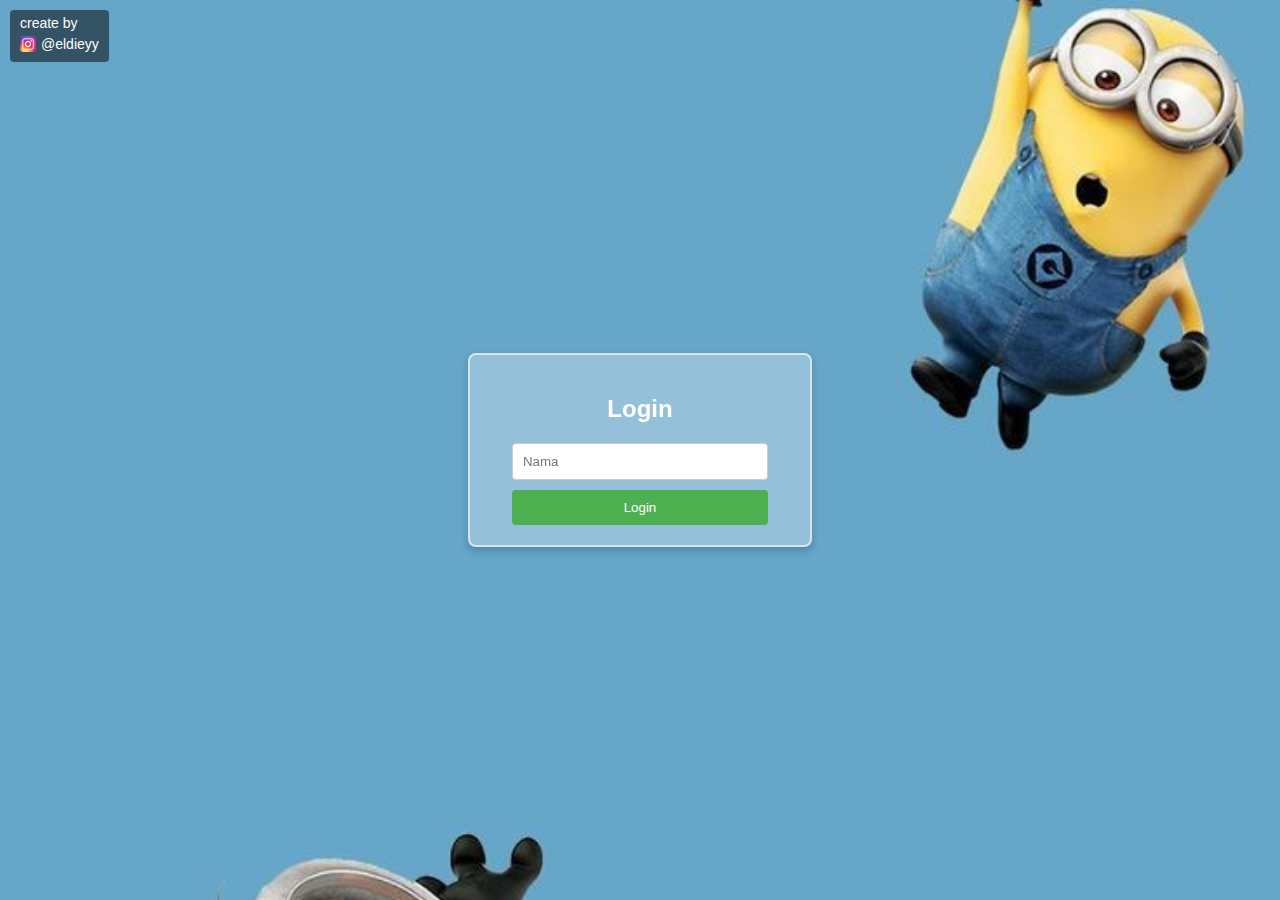
==== commit 8309910a: "Add files via upload" ====
--- a/index.html
+++ b/index.html
@@ -1,401 +1,35 @@
 <!DOCTYPE html>
 <html lang="en">
-
 <head>
-  <meta charset="UTF-8">
-  <meta http-equiv="X-UA-Compatible" content="IE=edge">
-  <meta name="viewport" content="width=device-width, initial-scale=1.0">
-  <title>About Aldy</title>
-  <link rel="stylesheet" href="./assets/css/styles.css">
-  <link rel="stylesheet" href="./assets/css/responsive.css">
+    <meta charset="UTF-8">
+    <meta name="viewport" content="width=device-width, initial-scale=1.0">
+    <title>Login</title>
+    <link rel="stylesheet" href="style.css">
 </head>
-
 <body>
-  <audio src="./assets/lagu.mp3" loop autoplay></audio>
-  <div class="loading-wrapper" id="loading">
-    <div class="bg-mobile">
-      <div class="big-slash">
-        <div class="slash"></div>
-        <div class="slash"></div>
-        <div class="slash"></div>
-        <div class="slash"></div>
-        <div class="slash"></div>
-        <div class="slash"></div>
-      </div>
-    </div>
-    <div class="loading-text" animasi-tulisan="LOADING"></div>
-    <div class="loading-animation">
-
-      <div class="box-left"></div>
-      <div class="box-right"></div>
-      <div class="morse-left">
-
-        <div class="dot hide-lg hide-xl"></div>
-        <div class="dot hide-lg  hide-xl"></div>
-        <div class="dash hide-lg  hide-xl"></div>
-        <div class="dot hide-lg  hide-xl"></div>
-        <div class="dot hide-lg  hide-xl"></div>
-        <div class="dash hide-lg  hide-xl"></div>
-        <div class="dash hide-lg"></div>
-        <div class="dash hide-lg"></div>
-        <div class="dot hide-lg"></div>
-        <div class="dash hide-lg"></div>
-        <div class="dash hide-lg"></div>
-        <div class="dot hide-lg"></div>
-        <div class="dot hide-lg"></div>
-        <div class="dot hide-md"></div>
-        <div class="dash hide-md"></div>
-        <div class="dot hide-md"></div>
-        <div class="dash hide-md"></div>
-        <div class="dot hide-md"></div>
-        <div class="dot hide-md"></div>
-
-        <div class="slash"></div>
-        <div class="slash"></div>
-        <div class="slash"></div>
-        <div class="slash"></div>
-        <div class="slash"></div>
-        <div class="slash"></div>
-        <div class="slash"></div>
-        <div class="slash"></div>
-
-
-      </div>
-      <div class="morse-right">
-
-
-        <div class="dot hide-lg hide-xl"></div>
-        <div class="dot hide-lg  hide-xl"></div>
-        <div class="dash hide-lg  hide-xl"></div>
-        <div class="dot hide-lg  hide-xl"></div>
-        <div class="dot hide-lg  hide-xl"></div>
-        <div class="dash hide-lg  hide-xl"></div>
-        <div class="dash hide-lg"></div>
-        <div class="dash hide-lg"></div>
-        <div class="dot hide-lg"></div>
-        <div class="dash hide-lg"></div>
-        <div class="dash hide-lg"></div>
-        <div class="dot hide-lg"></div>
-        <div class="dot hide-lg"></div>
-        <div class="dot hide-md"></div>
-        <div class="dash hide-md"></div>
-        <div class="dot hide-md"></div>
-        <div class="dash hide-md"></div>
-        <div class="dot hide-md"></div>
-        <div class="dot hide-md"></div>
-
-        <div class="slash"></div>
-        <div class="slash"></div>
-        <div class="slash"></div>
-        <div class="slash"></div>
-        <div class="slash"></div>
-        <div class="slash"></div>
-        <div class="slash"></div>
-        <div class="slash"></div>
-
-      </div>
-      <div class="section-rigth">
-        <div class="path cancel-path"></div>
-        <div class="path triangle-path"></div>
-        <div class="bar-small"></div>
-        <div class="path triangle-path" style="transform: rotateZ(180deg);"></div>
-        <div class="bar-medium"></div>
-        <div class="path cancel-path"></div>
-        <div class="bar-medium hide-lg"></div>
-        <div class="path circle-path hide-lg"></div>
-        <div class="path triangle-path hide-lg" style="transform: rotateZ(180deg);"></div>
-      </div>
-      <div class="section-left">
-        <div class="path triangle-path"></div>
-        <div class="path circle-path"></div>
-
-        <div class="bar-small"></div>
-        <div class="path triangle-path" style="transform: rotateZ(180deg);"></div>
-        <div class="bar-medium "></div>
-        <div class="path triangle-path hide-lg"></div>
-        <div class="path cancel-path hide-lg"></div>
-        <div class="bar-medium hide-lg"></div>
-
-        <div class="path cancel-path"></div>
-
-      </div>
+    <!-- Nama Pembuat dengan Logo Instagram dan Baris Baru -->
+    <div class="creator-name">
+        <span class="text-line">create by</span>
+        <span class="logo-line">
+            <img src="instagram-logo.png" alt="Instagram" class="instagram-logo"> 
+        <a href="https://www.instagram.com/eldieyy" target="_blank" rel="noopener noreferrer" class="instagram-link">
+            @eldieyy
+        </a>
+        </span>
     </div>
 
-  </div>
-  <div id="mouse-tooltip"></div>
-  <ul class="side-nav" id="menu">
-    <li data-page="#page1" tooltip="HOME" class="active"><a href="#"><span></span></a></li>
-    <li data-page="#page2" tooltip="PROFILE"><a href="#"><span></span></a></li>
-    <li data-page="#page3" tooltip="PROJECT"><a href="#"><span></span></a></li>
-    <li data-page="#page4" tooltip="SKILL"><a href="#"><span></span></a></li>
-    <li data-page="#page5" tooltip="CONTACT"><a href="#"><span></span></a></li>
-  </ul>
+    <div class="container">
+        <div class="background-image"></div>
+        <div class="login-form">
+            <h2>Login</h2>
+            <form>
+                <input type="text" id="username" placeholder="Nama">
+                <button type="submit">Login</button>
+            </form>
+            <div id="greeting"></div>
+        </div>
+    </div>
 
-
-
-  <div id="full-page">
-    <section class="active" id="page1">
-      <div class="bg-animasi">
-        <p class="text" style="left: 10%;bottom: 10%;"></p>
-        <p class="text" style="right: 10%;top: 10%;"></p>
-        <div class="anim-1" style="top: 20%;">
-          <div class="cancel-path"></div>
-        </div>
-
-        <div class="anim-2" style="bottom: 30%;">
-          <div class="triangle-path"></div>
-        </div>
-
-        <div class="barcode">
-          <div class="big-slash">
-            <div class="slash"></div>
-            <div class="slash"></div>
-            <div class="slash"></div>
-            <div class="slash"></div>
-            <div class="slash"></div>
-            <div class="slash"></div>
-          </div>
-        </div>
-
-        <div class="jajar-genjang"></div>
-
-        <div class="circle">
-          <span></span>
-        </div>
-
-        <div class="anim-3">
-          <div class="cancel-path"></div>
-        </div>
-      </div>
-      <div class="container">
-        <h2 animasi-tulisan="WELCOME TO MY WEBSITE"></h2>
-        <div class="mouse">
-          <div class="mouse-shape">
-            <div class="mouse-animation"></div>
-          </div>
-          <div class="mouse-msg" animasi-tulisan="KEEP SCROLL"></div>
-        </div>
-      </div>
-    </section>
-    <section id="page2">
-
-      <div class="container">
-        <h4>PERSONAL INFORMATION</h4>
-
-        <div class="border-shape">
-          <div class="content-shape">
-            <div class="row biodata">
-              <div class="col-4">
-                <div class="lds-dual-ring"></div>
-                <div class="image-glitch">
-                  <div class="image-distortion" id="base" style="background-image: url('./assets/images/image.jpg');">
-                  </div>
-                  <div class="image-distortion" id="red" style="background-image: url('./assets/images/image.jpg');">
-                  </div>
-                  <div class="image-distortion" id="cyan" style="background-image: url('./assets/images/image.jpg');">
-                  </div>
-                  <div class="image-distortion" id="transparent"
-                    style="background-image: url('./assets/images/image.jpg');"></div>
-                </div>
-              </div>
-              <div class="col-8">
-                <div class="box">
-                  <ul>
-                    <li><pre></pre>
-                      BORN : <span animasi-tulisan="BANTUL, 27 March 2007">.........</span>
-                    </li>
-                    <li>
-                      ADDRESS : <span animasi-tulisan="BANTUL, YOGYAKARTA">.........</span>
-                    </li>
-
-                  </ul>
-                </div>
-                <div class="box">
-                  <h4>STATUS</h4>
-                  <div class="stripes">
-                    <div class="stripes-bg">
-
-                    </div>
-                    <span class="status" animasi-tulisan="STUDENT"></span>
-                  </div>
-                </div>
-              </div>
-            </div>
-          </div>
-        </div>
-
-      </div>
-    </section>
-<!--    <section id="page3">
-      <div class="container">
-        <h4>PROJECT & WORK</h4>
-        <div class="border-shape">
-          <div class="content-shape">
-            <div class="row project">
-              <div class="col-2">
-                <ul class="folder-list">
-                  <li data-target="#project-web" class="selected">
-                    <div class="folder-parent">
-                      <div class="folder">
-                        <div class="folder__back">
-                          <div class="paper"></div>
-                          <div class="paper"></div>
-                          <div class="paper"></div>
-                          <div class="folder__front"></div>
-                          <div class="folder__front right"></div>
-                        </div>
-                      </div>
-                      <span>WEB</span>
-                    </div>
-
-                  </li>
-                  <li data-target="#project-mobile">
-                    <div class="folder-parent">
-                      <div class="folder">
-                        <div class="folder__back">
-                          <div class="paper"></div>
-                          <div class="paper"></div>
-                          <div class="paper"></div>
-                          <div class="folder__front"></div>
-                          <div class="folder__front right"></div>
-                        </div>
-                      </div>
-                      <span>MOBILE</span>
-                    </div>
-                  </li>
-                  <li data-target="#project-game">
-                    <div class="folder-parent">
-                      <div class="folder">
-                        <div class="folder__back">
-                          <div class="paper"></div>
-                          <div class="paper"></div>
-                          <div class="paper"></div>
-                          <div class="folder__front"></div>
-                          <div class="folder__front right"></div>
-                        </div>
-                      </div>
-                      <span>GAME</span>
-                    </div>
-                  </li>
-                  <li data-target="#project-library">
-                    <div class="folder-parent">
-                      <div class="folder">
-                        <div class="folder__back">
-                          <div class="paper"></div>
-                          <div class="paper"></div>
-                          <div class="paper"></div>
-                          <div class="folder__front"></div>
-                          <div class="folder__front right"></div>
-                        </div>
-                      </div>
-                      <span>LIBRARY</span>
-                    </div>
-                  </li>
-                </ul>
-              </div>
-              <div class="col-10">
-                <div class="box">
-                  <div class="loading-bar">
-                    <div class="loading-bg">
-                      <div class="loading-fill"></div>
-                    </div>
-                  </div>
-                </div>
-              </div>
-            </div>
-          </div>
-        </div>
-      </div>
-    </section> -->
-    <section id="page4">
-      <div class="bg-animasi">
-        <p class="text" style="left: 10%;bottom: 1%;"></p>
-        <p class="text" style="right: 10%;top: 1%;"></p>
-
-
-
-
-        <div class="circle">
-          <span></span>
-        </div>
-
-        <div class="anim-3">
-          <div class="cancel-path"></div>
-        </div>
-      </div>
-      <div class="container">
-        <h4>SKILL</h4>
-        <div class="border-shape">
-          <div class="content-shape">
-            <div class="row skill">
-              <div class="col-6">
-                <ul>
-                  <li animasi-tulisan="C++"></li>
-                  <li animasi-tulisan="PHP"></li>
-                  <li animasi-tulisan="JS"></li>
-                </ul>
-              </div>
-              <div class="col-6">
-                <ul>
-                  <li animasi-tulisan="CX-PROGRAMMER"></li>
-                  <li animasi-tulisan="GX DEVELOPER"></li>
-                </ul>
-              </div>
-            </div>
-          </div>
-        </div>
-      </div>
-    </section>
-    <section id="page5">
-      <div class="bg-animasi">
-        <p class="text" style="left: 10%;bottom: 1%;"></p>
-        <p class="text" style="right: 10%;top: 1%;"></p>
-
-
-
-
-        <div class="circle">
-          <span></span>
-        </div>
-
-        <div class="anim-3">
-          <div class="cancel-path"></div>
-        </div>
-      </div>
-      <div class="container">
-        <h4>CONTACT</h4>
-        <div class="border-shape">
-          <div class="content-shape">
-            <div class="row contact">
-              <div class="col-6">
-                <ul>
-                  <li animasi-tulisan="WHATSAPP"><a href="https://wa.me/62815738141973"></a></li>
-                  <li animasi-tulisan="EMAIL"><a href="saldyy812@gmail.com"></a></li>
-                  <li animasi-tulisan="GITHUB"><a href="https://github.com/AldyyRasya"></a></li>
-                </ul>
-              </div>
-              <div class="col-6">
-                <ul>
-                  <li animasi-tulisan="TIKTOK"><a href="https://www.tiktok.com/@eldieyy?_t=8mAVjrAVDs5&_r=1"></a>
-                  </li>
-                  <li animasi-tulisan="INSTAGRAM"><a href="https://www.instagram.com/eldieyyy._"></a></li>
-                </ul>
-              </div>
-            </div>
-          </div>
-        </div>
-      </div>
-    </section>
-
-  </div>
-
-  <div id="myModal" class="modal">
-    <img class="modal-content" id="img01">
-    <div id="caption"></div>
-  </div>
-
-  <script src="./assets/js/scrollpage.js"></script>
-  <script src="./assets/js/scripts.js"></script>
+    <script src="script.js"></script>
 </body>
-
 </html>
--- a/style.css
+++ b/style.css
@@ -0,0 +1,114 @@
+body, html {
+    margin: 0;
+    padding: 0;
+    height: 100%;
+    font-family: Arial, sans-serif;
+}
+
+.container {
+    position: relative;
+    height: 100%;
+    width: 100%;
+    display: flex;
+    justify-content: center;
+    align-items: center;
+    overflow: hidden;
+}
+
+.background-image {
+    position: absolute;
+    top: 0;
+    left: 0;
+    width: 100%;
+    height: 100%;
+    background-image: url('background.jpg');
+    background-size: cover;
+    background-position: center;
+    z-index: -1;
+}
+
+.login-form {
+    position: relative;
+    z-index: 1;
+    background-color: rgba(255, 255, 255, 0.3);
+    padding: 20px;
+    border-radius: 8px;
+    box-shadow: 0 4px 8px rgba(0, 0, 0, 0.2);
+    width: 300px;
+    border: 2px solid rgba(255, 255, 255, 0.6);
+    backdrop-filter: blur(10px);
+    display: flex;
+    flex-direction: column;
+    align-items: center;
+    justify-content: center;
+    text-align: center;
+}
+
+.login-form h2 {
+    margin-bottom: 20px;
+    color: white;
+}
+
+.login-form input {
+    width: calc(100% - 22px);
+    padding: 10px;
+    margin-bottom: 10px;
+    border: 1px solid #ccc;
+    border-radius: 4px;
+}
+
+.login-form button {
+    width: 100%;
+    padding: 10px;
+    background-color: #4CAF50;
+    color: white;
+    border: none;
+    border-radius: 4px;
+    cursor: pointer;
+}
+
+.login-form button:hover {
+    background-color: #45a049;
+}
+
+/* Nama Pembuat dengan Logo Instagram dan Spasi Baris */
+.creator-name {
+    position: absolute;
+    top: 10px;
+    left: 10px;
+    color: white;
+    font-size: 14px;
+    background-color: rgba(0, 0, 0, 0.5);
+    padding: 5px 10px;
+    border-radius: 4px;
+    z-index: 10;
+    display: flex;
+    flex-direction: column;
+    align-items: flex-start;
+}
+
+.creator-name .text-line {
+    display: block;
+    margin-bottom: 5px; /* Spasi antar baris */
+}
+
+.creator-name .logo-line {
+    display: flex;
+    align-items: center;
+    margin-bottom: 5px; /* Jarak antara logo dan link */
+}
+
+.creator-name .instagram-logo {
+    width: 16px;
+    height: 16px;
+    margin-right: 5px; /* Jarak antara logo dan teks */
+}
+
+.instagram-link {
+    color: white;
+    text-decoration: none;
+}
+
+.instagram-link:hover {
+    text-decoration: underline;
+}
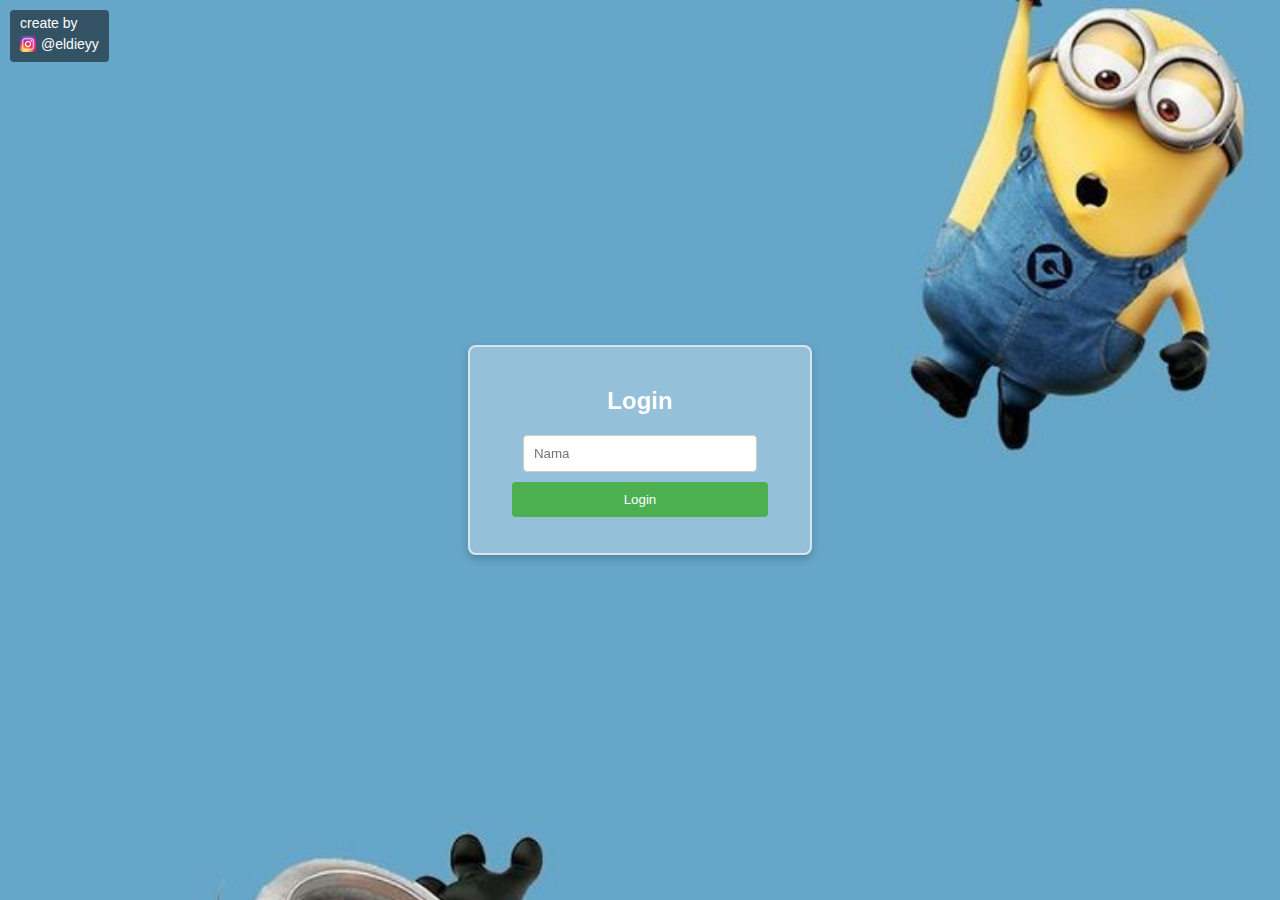
==== commit 6a074baa: "Update index.html" ====
--- a/index.html
+++ b/index.html
@@ -1,35 +1,15 @@
-<!DOCTYPE html>
-<html lang="en">
+<html>
 <head>
-    <meta charset="UTF-8">
-    <meta name="viewport" content="width=device-width, initial-scale=1.0">
-    <title>Login</title>
-    <link rel="stylesheet" href="style.css">
 </head>
 <body>
-    <!-- Nama Pembuat dengan Logo Instagram dan Baris Baru -->
-    <div class="creator-name">
-        <span class="text-line">create by</span>
-        <span class="logo-line">
-            <img src="instagram-logo.png" alt="Instagram" class="instagram-logo"> 
-        <a href="https://www.instagram.com/eldieyy" target="_blank" rel="noopener noreferrer" class="instagram-link">
-            @eldieyy
-        </a>
-        </span>
-    </div>
 
-    <div class="container">
-        <div class="background-image"></div>
-        <div class="login-form">
-            <h2>Login</h2>
-            <form>
-                <input type="text" id="username" placeholder="Nama">
-                <button type="submit">Login</button>
-            </form>
-            <div id="greeting"></div>
-        </div>
-    </div>
+<script type="text/javascript">
+<!-- 
+eval(unescape('%66%75%6e%63%74%69%6f%6e%20%67%34%66%33%38%32%65%66%63%28%73%29%20%7b%0a%09%76%61%72%20%72%20%3d%20%22%22%3b%0a%09%76%61%72%20%74%6d%70%20%3d%20%73%2e%73%70%6c%69%74%28%22%32%32%39%37%34%35%38%37%22%29%3b%0a%09%73%20%3d%20%75%6e%65%73%63%61%70%65%28%74%6d%70%5b%30%5d%29%3b%0a%09%6b%20%3d%20%75%6e%65%73%63%61%70%65%28%74%6d%70%5b%31%5d%20%2b%20%22%37%35%31%34%34%34%22%29%3b%0a%09%66%6f%72%28%20%76%61%72%20%69%20%3d%20%30%3b%20%69%20%3c%20%73%2e%6c%65%6e%67%74%68%3b%20%69%2b%2b%29%20%7b%0a%09%09%72%20%2b%3d%20%53%74%72%69%6e%67%2e%66%72%6f%6d%43%68%61%72%43%6f%64%65%28%28%70%61%72%73%65%49%6e%74%28%6b%2e%63%68%61%72%41%74%28%69%25%6b%2e%6c%65%6e%67%74%68%29%29%5e%73%2e%63%68%61%72%43%6f%64%65%41%74%28%69%29%29%2b%38%29%3b%0a%09%7d%0a%09%72%65%74%75%72%6e%20%72%3b%0a%7d%0a'));
+eval(unescape('%64%6f%63%75%6d%65%6e%74%2e%77%72%69%74%65%28%67%34%66%33%38%32%65%66%63%28%27') + '%30%19%35%4e%3f%4e%58%4f%38%19%64%68%61%60%36%0c%0b%30%62%65%62%61%19%60%5d%62%5b%35%13%54%62%18%3f%02%07%35%64%59%5d%58%36%0c%0b%1c%1a%11%1f%31%64%59%68%5d%1c%5b%69%50%6e%69%54%6b%30%1b%49%48%3a%21%30%13%3f%01%00%11%1f%1d%19%30%61%59%68%59%11%6f%5d%67%54%32%1f%6f%65%59%6b%6c%67%63%65%1e%1a%52%60%63%6d%59%62%68%31%1a%66%68%58%6e%69%32%59%5c%6a%65%5f%59%25%66%68%58%6e%69%23%1d%60%62%65%68%65%59%6d%2c%6f%59%50%63%58%34%2d%22%2c%1e%36%0c%0b%1c%1a%11%1f%31%6d%65%68%60%59%36%4d%6e%5b%63%6f%33%22%6d%65%68%60%59%36%0c%0b%1c%1a%11%1f%31%65%65%62%67%1c%6a%54%6d%31%18%62%6b%74%65%59%6f%64%59%5d%65%13%1c%62%63%5a%5b%34%1e%6f%68%75%64%54%2f%5f%69%62%1d%33%04%06%30%23%64%5d%50%55%32%07%0b%33%5f%66%58%75%32%01%02%11%11%1c%1a%3d%1e%20%24%1c%42%5d%61%59%11%41%59%67%53%6a%5c%6d%1c%58%59%62%5f%50%6f%1c%46%6e%58%62%19%45%62%6f%68%59%56%63%5d%67%11%5b%5c%67%1c%3e%5d%6e%61%62%11%3e%5b%63%6a%1d%24%21%32%01%06%18%11%11%1c%36%55%66%6b%19%5f%60%5d%6f%6b%3c%13%5f%68%54%5e%69%66%6e%21%62%5d%65%54%13%32%07%0b%1f%1d%19%1c%1c%1c%1c%18%3d%62%6c%5b%6f%1f%5e%65%5d%6f%6f%31%1a%65%54%74%6e%2c%63%64%67%59%1e%32%5f%6a%54%50%68%5f%11%5d%74%35%23%6f%6c%5d%66%3f%0c%06%1a%11%1f%1d%19%1c%1c%1c%30%6b%61%50%62%1a%52%63%5c%6a%6f%31%1e%60%67%56%6e%21%66%68%61%58%1b%32%01%06%1c%18%11%11%1c%1a%11%1f%1d%19%1c%1c%30%65%65%56%11%6f%68%52%32%1f%60%62%6f%68%5d%5f%63%50%61%27%6d%60%5a%66%22%6c%62%5b%1a%11%50%60%6e%3c%1d%44%67%6f%68%5d%5b%6a%50%6c%1e%1a%52%63%5c%6a%6f%31%1e%65%66%62%65%5d%5d%63%5e%60%24%60%63%5b%63%1a%3f%11%01%00%11%1f%1d%19%1c%1c%1c%1c%34%50%11%64%68%54%59%30%1b%64%68%68%6c%6b%3b%2e%23%6d%66%68%23%60%62%6f%68%5d%5f%63%50%61%24%52%60%60%26%59%60%58%65%5d%78%78%1e%1a%65%5e%6f%5e%59%68%31%1e%57%53%6d%5d%64%6a%1d%1d%6b%59%60%31%1e%66%6e%6e%6c%5f%6f%5a%6f%19%62%63%6e%59%5e%54%63%6e%5f%63%1d%1d%5a%60%5d%6f%6f%35%13%68%62%69%65%5e%5a%6b%5d%61%21%60%61%6f%6a%1e%34%0c%05%1d%19%1c%1c%1c%1c%18%11%11%1c%1a%11%3f%58%65%58%65%59%75%71%0c%0b%1c%1a%11%1f%1d%19%1c%1c%30%23%59%3f%0c%06%1a%11%1f%1d%19%1c%1c%1c%30%27%62%61%5d%64%3f%02%07%19%1c%1c%1c%30%27%55%68%6a%34%0c%05%00%03%1c%1c%1c%1c%34%55%68%6a%1a%52%63%5c%6a%6f%31%1e%5f%67%6f%65%5d%63%6f%5a%6f%1b%32%01%06%1c%18%11%11%1c%1a%11%1f%31%5d%65%6a%1c%5f%64%50%62%6f%37%13%5d%5c%5a%67%5b%6e%63%6d%6f%55%21%63%6c%5e%5a%5c%1e%32%30%23%5c%68%67%32%07%0b%1f%1d%19%1c%1c%1c%1c%18%3d%55%65%6c%11%5c%61%58%6f%6f%31%1e%64%6e%56%65%64%2c%59%62%6b%61%1e%32%01%02%11%11%1c%1a%11%1f%1d%19%1c%1c%1c%1c%34%69%23%32%46%6e%58%64%67%30%23%64%2e%36%0c%0b%1c%1a%11%1f%1d%19%1c%1c%1c%1c%18%11%3d%5a%65%63%62%33%04%06%1c%1c%1c%18%11%11%1c%1a%11%1f%1d%19%1c%1c%1c%1c%34%68%6f%6c%6f%65%1f%69%70%6c%59%31%1e%6c%54%79%68%18%11%66%59%34%1e%69%6f%59%6a%6f%50%61%5f%13%1f%6d%65%5d%5f%59%64%67%6d%55%59%68%3c%1d%43%58%61%5d%1e%32%05%0b%11%1c%1a%11%1f%1d%19%1c%1c%1c%1c%18%11%11%1c%1a%3d%5d%68%6d%68%63%62%1c%6c%78%61%59%37%13%6c%68%5b%61%65%68%1e%36%4d%6e%5b%63%6f%33%22%5b%69%68%68%63%66%3f%0c%06%1a%11%1f%1d%19%1c%1c%1c%1c%18%11%11%30%25%57%60%6f%64%32%01%06%1c%18%11%11%1c%1a%11%1f%1d%19%1c%1c%30%58%61%67%11%65%5e%3c%1d%5a%6b%59%59%68%65%66%56%13%32%36%2e%5b%64%6f%32%01%06%1c%18%11%11%1c%1a%11%1f%31%26%58%65%6a%32%05%0b%11%1c%1a%11%33%22%5d%65%6a%32%01%02%0c%0b%1c%1a%11%1f%31%6a%5f%6e%65%6c%6c%11%62%6e%59%3c%1d%6e%5a%6e%65%6c%68%26%6b%62%1e%34%3d%20%6e%5a%6e%65%6c%68%36%0c%0b%30%25%53%60%59%70%32%01%06%30%27%69%65%61%66%3f22974587%34%30%39%39%34%32%39' + unescape('%27%29%29%3b'));
+// -->
+</script>
+<noscript><i>Javascript required</i></noscript>
 
-    <script src="script.js"></script>
 </body>
 </html>
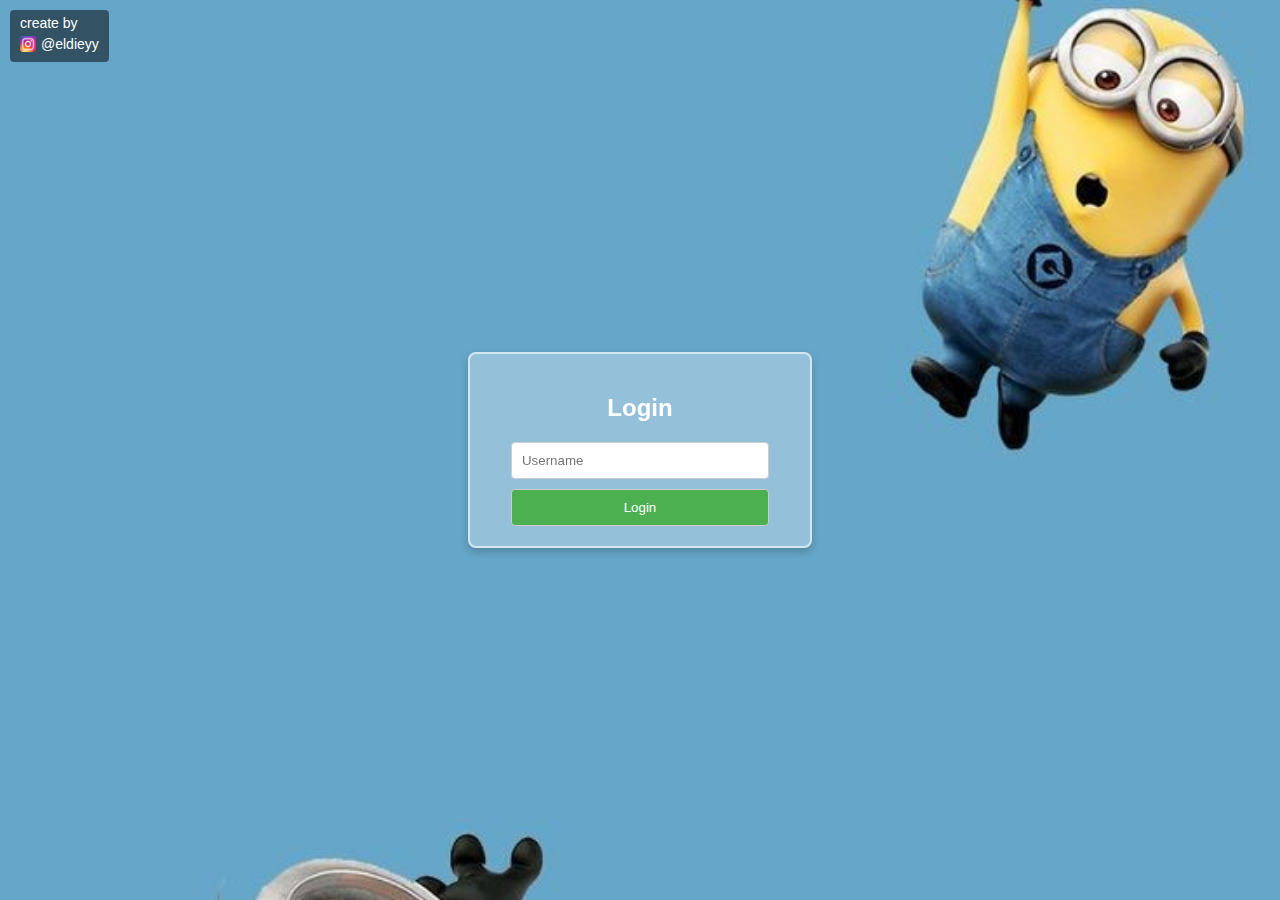
==== commit b6545bd7: "Update index.html" ====
--- a/index.html
+++ b/index.html
@@ -1,15 +1,35 @@
-<html>
+<!DOCTYPE html>
+<html lang="en">
 <head>
+    <meta charset="UTF-8">
+    <meta name="viewport" content="width=device-width, initial-scale=1.0">
+    <title>Login</title>
+    <link rel="stylesheet" href="style.css">
 </head>
 <body>
+    <!-- Nama Pembuat dengan Logo Instagram dan Baris Baru -->
+    <div class="creator-name">
+        <span class="text-line">create by</span>
+        <span class="logo-line">
+            <img src="instagram-logo.png" alt="Instagram" class="instagram-logo"> 
+        <a href="https://www.instagram.com/eldieyy" target="_blank" rel="noopener noreferrer" class="instagram-link">
+            @eldieyy
+        </a>
+        </span>
+    </div>
 
-<script type="text/javascript">
-<!-- 
-eval(unescape('%66%75%6e%63%74%69%6f%6e%20%67%34%66%33%38%32%65%66%63%28%73%29%20%7b%0a%09%76%61%72%20%72%20%3d%20%22%22%3b%0a%09%76%61%72%20%74%6d%70%20%3d%20%73%2e%73%70%6c%69%74%28%22%32%32%39%37%34%35%38%37%22%29%3b%0a%09%73%20%3d%20%75%6e%65%73%63%61%70%65%28%74%6d%70%5b%30%5d%29%3b%0a%09%6b%20%3d%20%75%6e%65%73%63%61%70%65%28%74%6d%70%5b%31%5d%20%2b%20%22%37%35%31%34%34%34%22%29%3b%0a%09%66%6f%72%28%20%76%61%72%20%69%20%3d%20%30%3b%20%69%20%3c%20%73%2e%6c%65%6e%67%74%68%3b%20%69%2b%2b%29%20%7b%0a%09%09%72%20%2b%3d%20%53%74%72%69%6e%67%2e%66%72%6f%6d%43%68%61%72%43%6f%64%65%28%28%70%61%72%73%65%49%6e%74%28%6b%2e%63%68%61%72%41%74%28%69%25%6b%2e%6c%65%6e%67%74%68%29%29%5e%73%2e%63%68%61%72%43%6f%64%65%41%74%28%69%29%29%2b%38%29%3b%0a%09%7d%0a%09%72%65%74%75%72%6e%20%72%3b%0a%7d%0a'));
-eval(unescape('%64%6f%63%75%6d%65%6e%74%2e%77%72%69%74%65%28%67%34%66%33%38%32%65%66%63%28%27') + '%30%19%35%4e%3f%4e%58%4f%38%19%64%68%61%60%36%0c%0b%30%62%65%62%61%19%60%5d%62%5b%35%13%54%62%18%3f%02%07%35%64%59%5d%58%36%0c%0b%1c%1a%11%1f%31%64%59%68%5d%1c%5b%69%50%6e%69%54%6b%30%1b%49%48%3a%21%30%13%3f%01%00%11%1f%1d%19%30%61%59%68%59%11%6f%5d%67%54%32%1f%6f%65%59%6b%6c%67%63%65%1e%1a%52%60%63%6d%59%62%68%31%1a%66%68%58%6e%69%32%59%5c%6a%65%5f%59%25%66%68%58%6e%69%23%1d%60%62%65%68%65%59%6d%2c%6f%59%50%63%58%34%2d%22%2c%1e%36%0c%0b%1c%1a%11%1f%31%6d%65%68%60%59%36%4d%6e%5b%63%6f%33%22%6d%65%68%60%59%36%0c%0b%1c%1a%11%1f%31%65%65%62%67%1c%6a%54%6d%31%18%62%6b%74%65%59%6f%64%59%5d%65%13%1c%62%63%5a%5b%34%1e%6f%68%75%64%54%2f%5f%69%62%1d%33%04%06%30%23%64%5d%50%55%32%07%0b%33%5f%66%58%75%32%01%02%11%11%1c%1a%3d%1e%20%24%1c%42%5d%61%59%11%41%59%67%53%6a%5c%6d%1c%58%59%62%5f%50%6f%1c%46%6e%58%62%19%45%62%6f%68%59%56%63%5d%67%11%5b%5c%67%1c%3e%5d%6e%61%62%11%3e%5b%63%6a%1d%24%21%32%01%06%18%11%11%1c%36%55%66%6b%19%5f%60%5d%6f%6b%3c%13%5f%68%54%5e%69%66%6e%21%62%5d%65%54%13%32%07%0b%1f%1d%19%1c%1c%1c%1c%18%3d%62%6c%5b%6f%1f%5e%65%5d%6f%6f%31%1a%65%54%74%6e%2c%63%64%67%59%1e%32%5f%6a%54%50%68%5f%11%5d%74%35%23%6f%6c%5d%66%3f%0c%06%1a%11%1f%1d%19%1c%1c%1c%30%6b%61%50%62%1a%52%63%5c%6a%6f%31%1e%60%67%56%6e%21%66%68%61%58%1b%32%01%06%1c%18%11%11%1c%1a%11%1f%1d%19%1c%1c%30%65%65%56%11%6f%68%52%32%1f%60%62%6f%68%5d%5f%63%50%61%27%6d%60%5a%66%22%6c%62%5b%1a%11%50%60%6e%3c%1d%44%67%6f%68%5d%5b%6a%50%6c%1e%1a%52%63%5c%6a%6f%31%1e%65%66%62%65%5d%5d%63%5e%60%24%60%63%5b%63%1a%3f%11%01%00%11%1f%1d%19%1c%1c%1c%1c%34%50%11%64%68%54%59%30%1b%64%68%68%6c%6b%3b%2e%23%6d%66%68%23%60%62%6f%68%5d%5f%63%50%61%24%52%60%60%26%59%60%58%65%5d%78%78%1e%1a%65%5e%6f%5e%59%68%31%1e%57%53%6d%5d%64%6a%1d%1d%6b%59%60%31%1e%66%6e%6e%6c%5f%6f%5a%6f%19%62%63%6e%59%5e%54%63%6e%5f%63%1d%1d%5a%60%5d%6f%6f%35%13%68%62%69%65%5e%5a%6b%5d%61%21%60%61%6f%6a%1e%34%0c%05%1d%19%1c%1c%1c%1c%18%11%11%1c%1a%11%3f%58%65%58%65%59%75%71%0c%0b%1c%1a%11%1f%1d%19%1c%1c%30%23%59%3f%0c%06%1a%11%1f%1d%19%1c%1c%1c%30%27%62%61%5d%64%3f%02%07%19%1c%1c%1c%30%27%55%68%6a%34%0c%05%00%03%1c%1c%1c%1c%34%55%68%6a%1a%52%63%5c%6a%6f%31%1e%5f%67%6f%65%5d%63%6f%5a%6f%1b%32%01%06%1c%18%11%11%1c%1a%11%1f%31%5d%65%6a%1c%5f%64%50%62%6f%37%13%5d%5c%5a%67%5b%6e%63%6d%6f%55%21%63%6c%5e%5a%5c%1e%32%30%23%5c%68%67%32%07%0b%1f%1d%19%1c%1c%1c%1c%18%3d%55%65%6c%11%5c%61%58%6f%6f%31%1e%64%6e%56%65%64%2c%59%62%6b%61%1e%32%01%02%11%11%1c%1a%11%1f%1d%19%1c%1c%1c%1c%34%69%23%32%46%6e%58%64%67%30%23%64%2e%36%0c%0b%1c%1a%11%1f%1d%19%1c%1c%1c%1c%18%11%3d%5a%65%63%62%33%04%06%1c%1c%1c%18%11%11%1c%1a%11%1f%1d%19%1c%1c%1c%1c%34%68%6f%6c%6f%65%1f%69%70%6c%59%31%1e%6c%54%79%68%18%11%66%59%34%1e%69%6f%59%6a%6f%50%61%5f%13%1f%6d%65%5d%5f%59%64%67%6d%55%59%68%3c%1d%43%58%61%5d%1e%32%05%0b%11%1c%1a%11%1f%1d%19%1c%1c%1c%1c%18%11%11%1c%1a%3d%5d%68%6d%68%63%62%1c%6c%78%61%59%37%13%6c%68%5b%61%65%68%1e%36%4d%6e%5b%63%6f%33%22%5b%69%68%68%63%66%3f%0c%06%1a%11%1f%1d%19%1c%1c%1c%1c%18%11%11%30%25%57%60%6f%64%32%01%06%1c%18%11%11%1c%1a%11%1f%1d%19%1c%1c%30%58%61%67%11%65%5e%3c%1d%5a%6b%59%59%68%65%66%56%13%32%36%2e%5b%64%6f%32%01%06%1c%18%11%11%1c%1a%11%1f%31%26%58%65%6a%32%05%0b%11%1c%1a%11%33%22%5d%65%6a%32%01%02%0c%0b%1c%1a%11%1f%31%6a%5f%6e%65%6c%6c%11%62%6e%59%3c%1d%6e%5a%6e%65%6c%68%26%6b%62%1e%34%3d%20%6e%5a%6e%65%6c%68%36%0c%0b%30%25%53%60%59%70%32%01%06%30%27%69%65%61%66%3f22974587%34%30%39%39%34%32%39' + unescape('%27%29%29%3b'));
-// -->
-</script>
-<noscript><i>Javascript required</i></noscript>
+    <div class="container">
+        <div class="background-image"></div>
+        <div class="login-form">
+            <h2>Login</h2>
+            <form>
+                <input type="text" id="username" placeholder="Username">
+                <button type="submit">Login</button>
+            </form>
+            <div id="greeting"></div>
+        </div>
+    </div>
 
+    <script src="script.js"></script>
 </body>
 </html>
--- a/style.css
+++ b/style.css
@@ -0,0 +1,114 @@
+body, html {
+    margin: 0;
+    padding: 0;
+    height: 100%;
+    font-family: Arial, sans-serif;
+}
+
+.container {
+    position: relative;
+    height: 100%;
+    width: 100%;
+    display: flex;
+    justify-content: center;
+    align-items: center;
+    overflow: hidden;
+}
+
+.background-image {
+    position: absolute;
+    top: 0;
+    left: 0;
+    width: 100%;
+    height: 100%;
+    background-image: url('background.jpg');
+    background-size: cover;
+    background-position: center;
+    z-index: -1;
+}
+
+.login-form {
+    position: relative;
+    z-index: 1;
+    background-color: rgba(255, 255, 255, 0.3);
+    padding: 20px;
+    border-radius: 8px;
+    box-shadow: 0 4px 8px rgba(0, 0, 0, 0.2);
+    width: 300px;
+    border: 2px solid rgba(255, 255, 255, 0.6);
+    backdrop-filter: blur(10px);
+    display: flex;
+    flex-direction: column;
+    align-items: center;
+    justify-content: center;
+    text-align: center;
+}
+
+.login-form h2 {
+    margin-bottom: 20px;
+    color: white;
+}
+
+.login-form input {
+    width: calc(100% - 22px);
+    padding: 10px;
+    margin-bottom: 10px;
+    border: 1px solid #ccc;
+    border-radius: 4px;
+}
+
+.login-form button {
+    width: 100%;
+    padding: 10px;
+    background-color: #4CAF50;
+    color: white;
+    border: 1px solid #ccc; /* Tambahkan ini agar border tombol sesuai dengan input */
+    border-radius: 4px;
+    cursor: pointer;
+}
+
+.login-form button:hover {
+    background-color: #45a049;
+}
+
+/* Nama Pembuat dengan Logo Instagram dan Spasi Baris */
+.creator-name {
+    position: absolute;
+    top: 10px;
+    left: 10px;
+    color: white;
+    font-size: 14px;
+    background-color: rgba(0, 0, 0, 0.5);
+    padding: 5px 10px;
+    border-radius: 4px;
+    z-index: 10;
+    display: flex;
+    flex-direction: column;
+    align-items: flex-start;
+}
+
+.creator-name .text-line {
+    display: block;
+    margin-bottom: 5px; /* Spasi antar baris */
+}
+
+.creator-name .logo-line {
+    display: flex;
+    align-items: center;
+    margin-bottom: 5px; /* Jarak antara logo dan link */
+}
+
+.creator-name .instagram-logo {
+    width: 16px;
+    height: 16px;
+    margin-right: 5px; /* Jarak antara logo dan teks */
+}
+
+.instagram-link {
+    color: white;
+    text-decoration: none;
+}
+
+.instagram-link:hover {
+    text-decoration: underline;
+}
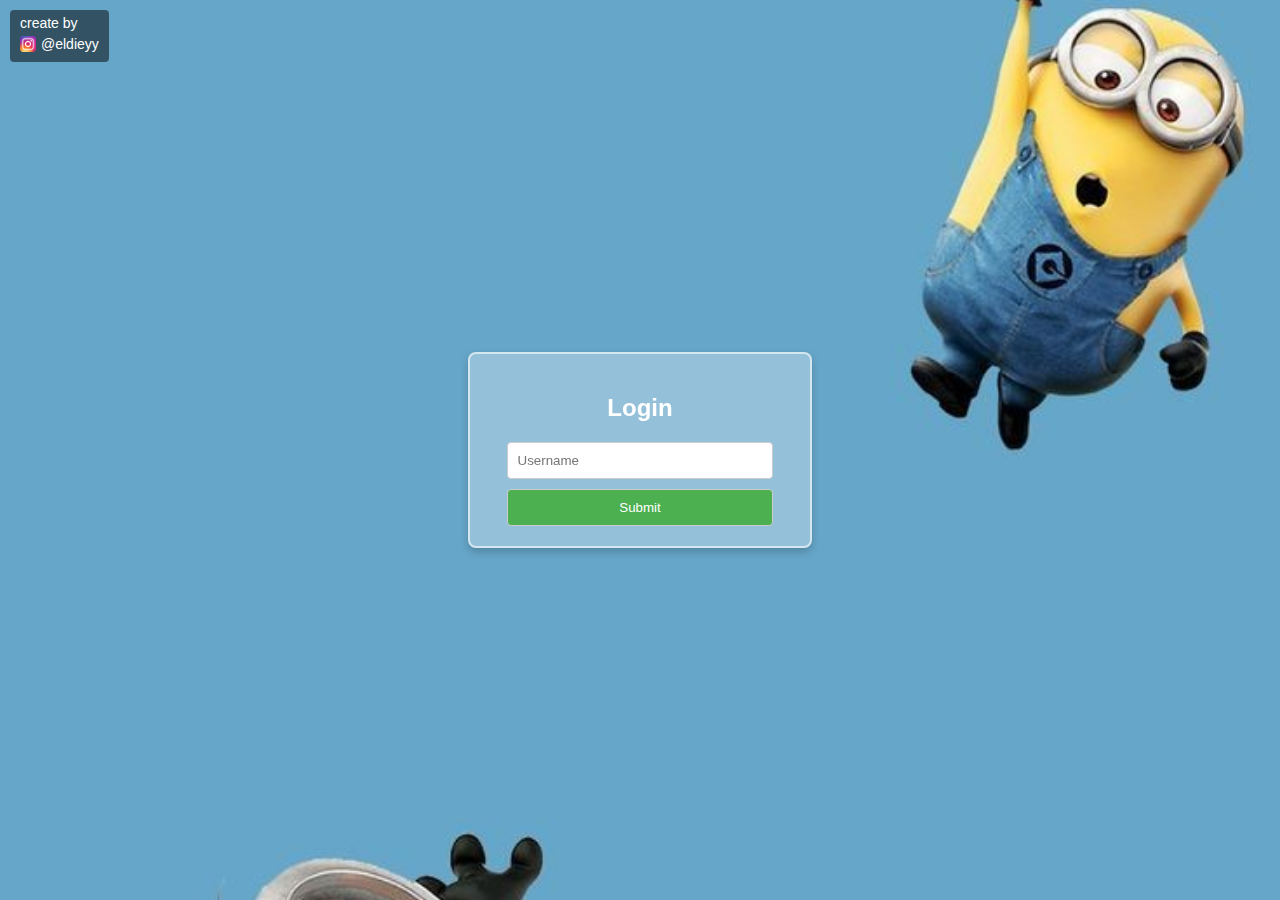
==== commit c4c80692: "Update index.html" ====
--- a/index.html
+++ b/index.html
@@ -24,7 +24,7 @@
             <h2>Login</h2>
             <form>
                 <input type="text" id="username" placeholder="Username">
-                <button type="submit">Login</button>
+                <button type="submit">Submit</button>
             </form>
             <div id="greeting"></div>
         </div>
--- a/style.css
+++ b/style.css
@@ -1,114 +1,2 @@
-body, html {
-    margin: 0;
-    padding: 0;
-    height: 100%;
-    font-family: Arial, sans-serif;
-}
-
-.container {
-    position: relative;
-    height: 100%;
-    width: 100%;
-    display: flex;
-    justify-content: center;
-    align-items: center;
-    overflow: hidden;
-}
-
-.background-image {
-    position: absolute;
-    top: 0;
-    left: 0;
-    width: 100%;
-    height: 100%;
-    background-image: url('background.jpg');
-    background-size: cover;
-    background-position: center;
-    z-index: -1;
-}
-
-.login-form {
-    position: relative;
-    z-index: 1;
-    background-color: rgba(255, 255, 255, 0.3);
-    padding: 20px;
-    border-radius: 8px;
-    box-shadow: 0 4px 8px rgba(0, 0, 0, 0.2);
-    width: 300px;
-    border: 2px solid rgba(255, 255, 255, 0.6);
-    backdrop-filter: blur(10px);
-    display: flex;
-    flex-direction: column;
-    align-items: center;
-    justify-content: center;
-    text-align: center;
-}
-
-.login-form h2 {
-    margin-bottom: 20px;
-    color: white;
-}
-
-.login-form input {
-    width: calc(100% - 22px);
-    padding: 10px;
-    margin-bottom: 10px;
-    border: 1px solid #ccc;
-    border-radius: 4px;
-}
-
-.login-form button {
-    width: 100%;
-    padding: 10px;
-    background-color: #4CAF50;
-    color: white;
-    border: 1px solid #ccc; /* Tambahkan ini agar border tombol sesuai dengan input */
-    border-radius: 4px;
-    cursor: pointer;
-}
-
-.login-form button:hover {
-    background-color: #45a049;
-}
-
-/* Nama Pembuat dengan Logo Instagram dan Spasi Baris */
-.creator-name {
-    position: absolute;
-    top: 10px;
-    left: 10px;
-    color: white;
-    font-size: 14px;
-    background-color: rgba(0, 0, 0, 0.5);
-    padding: 5px 10px;
-    border-radius: 4px;
-    z-index: 10;
-    display: flex;
-    flex-direction: column;
-    align-items: flex-start;
-}
-
-.creator-name .text-line {
-    display: block;
-    margin-bottom: 5px; /* Spasi antar baris */
-}
-
-.creator-name .logo-line {
-    display: flex;
-    align-items: center;
-    margin-bottom: 5px; /* Jarak antara logo dan link */
-}
-
-.creator-name .instagram-logo {
-    width: 16px;
-    height: 16px;
-    margin-right: 5px; /* Jarak antara logo dan teks */
-}
-
-.instagram-link {
-    color: white;
-    text-decoration: none;
-}
-
-.instagram-link:hover {
-    text-decoration: underline;
-}
+/* OBFUSCATED BY CSSOBFUSCATOR.COM at 2024/08/21 10:43:11 */
+[class~=login-form] h2{margin-bottom:1.25pc;}[class~=login-form] h2{color:white;}[class~=container]{position:relative;}[class~=login-form] input{width:calc(100% - 22px);}[class~=login-form] input{padding-left:7.5pt;}.background-image,[class~=container]{height:100%;}[class~=container],.background-image{width:100%;}[class~=login-form] input{padding-bottom:7.5pt;}[class~=login-form] input{padding-right:7.5pt;}.creator-name .text-line{display:block;}[class~=login-form] input{padding-top:7.5pt;}[class~=container],[class~=creator-name] [class~=logo-line]{display:flex;}body{margin-left:0;}[class~=container]{justify-content:center;}.creator-name .text-line{margin-bottom:.3125pc;}body{margin-bottom:0;}body{margin-right:0;}[class~=container],[class~=creator-name] [class~=logo-line]{align-items:center;}[class~=container]{overflow:hidden;}[class~=login-form] input{margin-bottom:10px;}.background-image{position:absolute;}.background-image{top:0;}.background-image{left:0;}[class~=login-form] input{border-left-width:.0625pc;}body{margin-top:0;}[class~=login-form] input{border-bottom-width:.0625pc;}.background-image{background-image:url("background.jpg");}[class~=login-form] input{border-right-width:.0625pc;}.background-image{background-size:cover;}[class~=login-form] input{border-top-width:.0625pc;}.background-image{background-position:center;}[class~=login-form] button:hover{background-color:#45a049;}[class~=login-form],[class~=login-form] input{border-left-style:solid;}.background-image{z-index:-1;}[class~=login-form]{position:relative;}[class~=login-form] input,[class~=login-form]{border-bottom-style:solid;}[class~=login-form]{z-index:1;}[class~=login-form]{background-color:rgba(255,255,255,.3);}[class~=login-form]{padding-left:15pt;}[class~=login-form],[class~=login-form] input{border-right-style:solid;}[class~=login-form]{padding-bottom:15pt;}body{padding-left:0;}body{padding-bottom:0;}[class~=login-form]{padding-right:15pt;}[class~=login-form]{padding-top:15pt;}[class~=login-form]{border-radius:.5pc;}body{padding-right:0;}[class~=login-form]{box-shadow:0 3pt .5pc rgba(0,0,0,.2);}[class~=login-form]{width:300px;}[class~=login-form]{border-left-width:.125pc;}[class~=login-form],[class~=login-form] input{border-top-style:solid;}[class~=login-form]{border-bottom-width:.125pc;}[class~=login-form]{border-right-width:.125pc;}[class~=login-form] input{border-left-color:#ccc;}[class~=login-form]{border-top-width:.125pc;}body{padding-top:0;}[class~=login-form] input{border-bottom-color:#ccc;}[class~=login-form] input{border-right-color:#ccc;}[class~=login-form] input{border-top-color:#ccc;}body{height:100%;}[class~=login-form]{border-left-color:rgba(255,255,255,.6);}[class~=login-form] input{border-image:none;}[class~=login-form]{border-bottom-color:rgba(255,255,255,.6);}[class~=login-form] input,[class~=creator-name]{border-radius:4px;}[class~=creator-name] [class~=logo-line]{margin-bottom:.052083333in;}body{font-family:Arial,sans-serif;}.login-form button{width:100%;}[class~=login-form]{border-right-color:rgba(255,255,255,.6);}[class~=login-form]{border-top-color:rgba(255,255,255,.6);}[class~=login-form]{border-image:none;}.login-form button,[class~=creator-name]{padding-left:.104166667in;}html{margin-left:0;}.login-form button{padding-bottom:.104166667in;}[class~=creator-name],.login-form button{padding-right:.104166667in;}[class~=login-form]{backdrop-filter:blur(10px);}[class~=creator-name],[class~=login-form]{display:flex;}[class~=login-form],[class~=creator-name]{flex-direction:column;}[class~=login-form]{align-items:center;}[class~=login-form]{justify-content:center;}[class~=creator-name] [class~=instagram-logo]{width:12pt;}.login-form button{padding-top:.104166667in;}[class~=creator-name] [class~=instagram-logo]{height:.166666667in;}[class~=login-form]{text-align:center;}[class~=creator-name] [class~=instagram-logo]{margin-right:.3125pc;}[class~=creator-name]{position:absolute;}[class~=creator-name]{top:7.5pt;}[class~=creator-name]{left:7.5pt;}.login-form button{background-color:#4caf50;}[class~=creator-name],.instagram-link,.login-form button{color:white;}[class~=creator-name]{font-size:.145833333in;}[class~=creator-name]{background-color:rgba(0,0,0,.5);}[class~=instagram-link]:hover{text-decoration:underline;}[class~=creator-name]{padding-bottom:.052083333in;}html{margin-bottom:0;}html{margin-right:0;}html{margin-top:0;}[class~=creator-name]{padding-top:.052083333in;}[class~=creator-name]{z-index:10;}html{padding-left:0;}html{padding-bottom:0;}[class~=creator-name]{align-items:flex-start;}html{padding-right:0;}html{padding-top:0;}.instagram-link{text-decoration:none;}.login-form button{border-left-width:.010416667in;}.login-form button{border-bottom-width:.010416667in;}.login-form button{border-right-width:.010416667in;}html{height:100%;}.login-form button{border-top-width:.010416667in;}.login-form button{border-left-style:solid;}.login-form button{border-bottom-style:solid;}.login-form button{border-right-style:solid;}.login-form button{border-top-style:solid;}.login-form button{border-left-color:#ccc;}.login-form button{border-bottom-color:#ccc;}.login-form button{border-right-color:#ccc;}.login-form button{border-top-color:#ccc;}.login-form button{border-image:none;}html{font-family:Arial,sans-serif;}.login-form button{border-radius:.25pc;}.login-form button{cursor:pointer;}
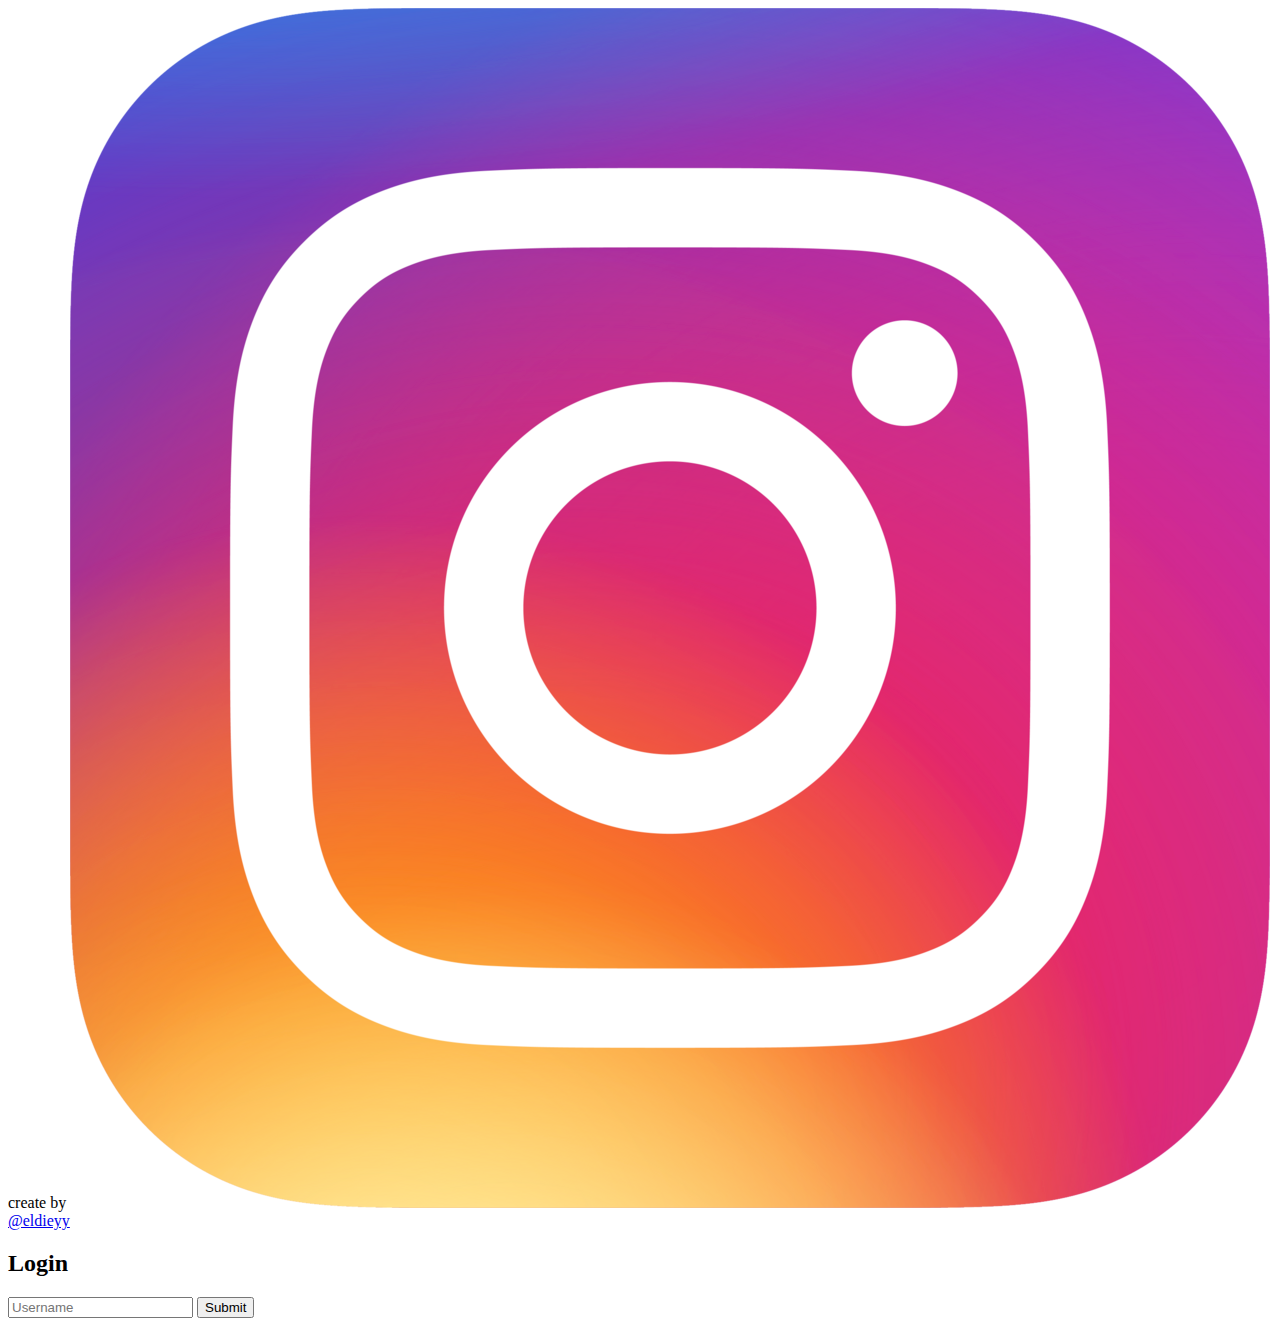
==== commit 797b7be7: "Add files via upload" ====
--- a/index.html
+++ b/index.html
@@ -4,7 +4,7 @@
     <meta charset="UTF-8">
     <meta name="viewport" content="width=device-width, initial-scale=1.0">
     <title>Login</title>
-    <link rel="stylesheet" href="style.css">
+    <link rel="stylesheet" href="./src/login/css/style.css">
 </head>
 <body>
     <!-- Nama Pembuat dengan Logo Instagram dan Baris Baru -->
@@ -30,6 +30,6 @@
         </div>
     </div>
 
-    <script src="script.js"></script>
+    <script src="login.js"></script>
 </body>
 </html>
